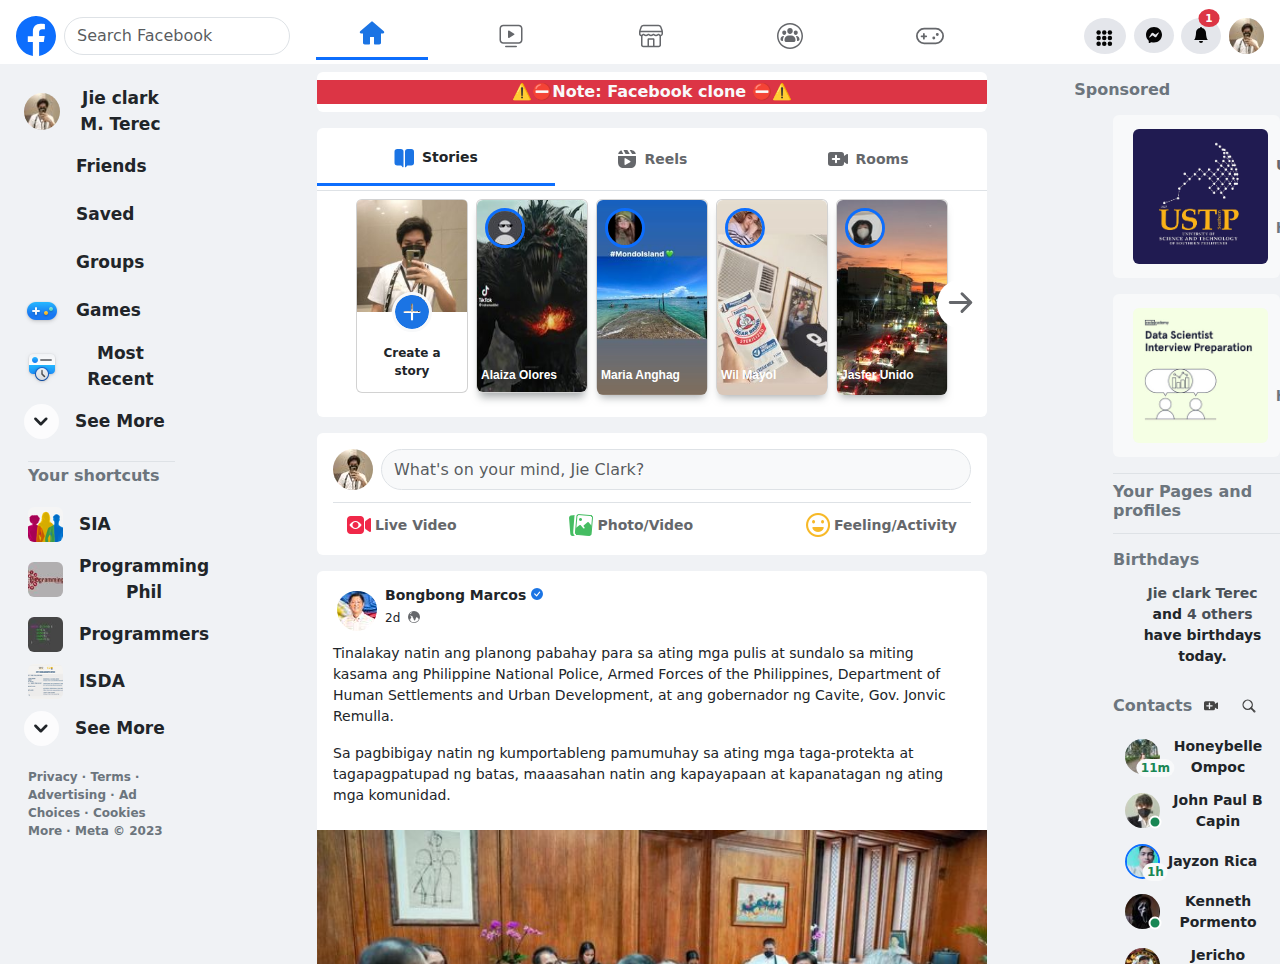
==== index.html @ dfa23022 "changes on imgs, messages" ====
<!DOCTYPE html>
<html lang="en">
  <head>
    <meta charset="UTF-8" />
    <meta http-equiv="X-UA-Compatible" content="IE=edge" />
    <meta name="viewport" content="width=device-width, initial-scale=1.0" />

    <title>Facebook</title>
    <!-- JQUERY -->
    <script src="https://ajax.googleapis.com/ajax/libs/jquery/3.3.1/jquery.min.js"></script>
    <!-- BOOTSTRAP LIBRARY -->
    <link
      rel="stylesheet"
      href="https://cdn.jsdelivr.net/npm/bootstrap@5.3.0-alpha1/dist/css/bootstrap.min.css"
    />
    <!-- GOOGLE FONTS - POPPINS -->
    <link rel="preconnect" href="https://fonts.googleapis.com" />
    <link rel="preconnect" href="https://fonts.gstatic.com" crossorigin />
    <link
      href="https://fonts.googleapis.com/css2?family=Poppins:wght@500&display=swap"
      rel="stylesheet"
    />
    <!-- EXTERNAL CSS -->
    <link rel="stylesheet" href="style.css" />
    <!-- FACEBOOK HEAD ICON -->
    <link rel="icon" href="assets/imgs/head icon/facebook icon.png" />
  </head>
  <!-- add overflow-hidden to body -->
  <body class="position-relative">
    <header>
      <!-- MAIN NAVIGATION -->
      <nav class="nav navbar pb-0">
        <ul class="nav navbar flex-grow-2 d-flex">
          <!-- FACEBOOK ICON -->
          <li>
            <a href="https://www.facebook.com/Jie.clark18">
              <svg
                xmlns="http://www.w3.org/2000/svg"
                width="40"
                fill="currentColor"
                class="bi bi-facebook ms-3"
                viewBox="0 0 16 16"
              >
                <path
                  d="M16 8.049c0-4.446-3.582-8.05-8-8.05C3.58 0-.002 3.603-.002 8.05c0 4.017 2.926 7.347 6.75 7.951v-5.625h-2.03V8.05H6.75V6.275c0-2.017 1.195-3.131 3.022-3.131.876 0 1.791.157 1.791.157v1.98h-1.009c-.993 0-1.303.621-1.303 1.258v1.51h2.218l-.354 2.326H9.25V16c3.824-.604 6.75-3.934 6.75-7.951z"
                />
              </svg>
            </a>
          </li>
          <!-- SEARCH FORM  -->
          <li>
            <button
              class="btn border-0 rounded-circle btn-secondary pb-2 ms-2 d-md-none"
            >
              <svg
                fill="#050505"
                viewBox="0 0 16 16"
                width="1em"
                height="1em"
                class=""
              >
                <g fill-rule="evenodd" transform="translate(-448 -544)">
                  <g fill-rule="nonzero">
                    <path
                      d="M10.743 2.257a6 6 0 1 1-8.485 8.486 6 6 0 0 1 8.485-8.486zm-1.06 1.06a4.5 4.5 0 1 0-6.365 6.364 4.5 4.5 0 0 0 6.364-6.363z"
                      transform="translate(448 544)"
                    ></path>
                    <path
                      d="M10.39 8.75a2.94 2.94 0 0 0-.199.432c-.155.417-.23.849-.172 1.284.055.415.232.794.54 1.103a.75.75 0 0 0 1.112-1.004l-.051-.057a.39.39 0 0 1-.114-.24c-.021-.155.014-.356.09-.563.031-.081.06-.145.08-.182l.012-.022a.75.75 0 1 0-1.299-.752z"
                      transform="translate(448 544)"
                    ></path>
                    <path
                      d="M9.557 11.659c.038-.018.09-.04.15-.064.207-.077.408-.112.562-.092.08.01.143.034.198.077l.041.036a.75.75 0 0 0 1.06-1.06 1.881 1.881 0 0 0-1.103-.54c-.435-.058-.867.018-1.284.175-.189.07-.336.143-.433.2a.75.75 0 0 0 .624 1.356l.066-.027.12-.061z"
                      transform="translate(448 544)"
                    ></path>
                    <path
                      d="m13.463 15.142-.04-.044-3.574-4.192c-.599-.703.355-1.656 1.058-1.057l4.191 3.574.044.04c.058.059.122.137.182.24.249.425.249.96-.154 1.41l-.057.057c-.45.403-.986.403-1.411.154a1.182 1.182 0 0 1-.24-.182zm.617-.616.444-.444a.31.31 0 0 0-.063-.052c-.093-.055-.263-.055-.35.024l.208.232.207-.206.006.007-.22.257-.026-.024.033-.034.025.027-.257.22-.007-.007zm-.027-.415c-.078.088-.078.257-.023.35a.31.31 0 0 0 .051.063l.205-.204-.233-.209z"
                      transform="translate(448 544)"
                    ></path>
                  </g>
                </g>
              </svg>
            </button>
            <form
              class="d-flex d-sm-none d-md-flex d-none d-md-flex"
              role="search"
            >
              <input
                class="form-control ms-2"
                type="search"
                placeholder="Search Facebook"
                aria-label="Search"
              />
            </form>
          </li>
          <!-- GROUP BUTTON - HOME, VIDEOS, MARKET, GROUPS, GAMES -->
        </ul>
        <ul
          class="container list-unstyled d-flex btn-group mb-0 justify-content-between px-0 d-md-none d-none d-xl-flex"
        >
          <!-- HOME ICON -->
          <li>
            <div
              class="border-3 border-bottom border-primary border-top-0 border-end-0 border-start-0 pb-1"
            >
              <a href="#" class="btn px-2 border-0" data-title="Home">
                <svg viewBox="0 0 28 28" fill="#1b74e4" height="28" width="28">
                  <path
                    d="M25.825 12.29C25.824 12.289 25.823 12.288 25.821 12.286L15.027 2.937C14.752 2.675 14.392 2.527 13.989 2.521 13.608 2.527 13.248 2.675 13.001 2.912L2.175 12.29C1.756 12.658 1.629 13.245 1.868 13.759 2.079 14.215 2.567 14.479 3.069 14.479L5 14.479 5 23.729C5 24.695 5.784 25.479 6.75 25.479L11 25.479C11.552 25.479 12 25.031 12 24.479L12 18.309C12 18.126 12.148 17.979 12.33 17.979L15.67 17.979C15.852 17.979 16 18.126 16 18.309L16 24.479C16 25.031 16.448 25.479 17 25.479L21.25 25.479C22.217 25.479 23 24.695 23 23.729L23 14.479 24.931 14.479C25.433 14.479 25.921 14.215 26.132 13.759 26.371 13.245 26.244 12.658 25.825 12.29"
                  ></path>
                </svg>
              </a>
            </div>
          </li>
          <!-- VIDEOS ICON -->
          <li>
            <a href="#" class="btn px-2 border-0" data-title="Watch">
              <svg viewBox="0 0 28 28" fill="#65676b" height="28" width="28">
                <path
                  d="M8.75 25.25C8.336 25.25 8 24.914 8 24.5 8 24.086 8.336 23.75 8.75 23.75L19.25 23.75C19.664 23.75 20 24.086 20 24.5 20 24.914 19.664 25.25 19.25 25.25L8.75 25.25ZM17.163 12.846 12.055 15.923C11.591 16.202 11 15.869 11 15.327L11 9.172C11 8.631 11.591 8.297 12.055 8.576L17.163 11.654C17.612 11.924 17.612 12.575 17.163 12.846ZM21.75 20.25C22.992 20.25 24 19.242 24 18L24 6.5C24 5.258 22.992 4.25 21.75 4.25L6.25 4.25C5.008 4.25 4 5.258 4 6.5L4 18C4 19.242 5.008 20.25 6.25 20.25L21.75 20.25ZM21.75 21.75 6.25 21.75C4.179 21.75 2.5 20.071 2.5 18L2.5 6.5C2.5 4.429 4.179 2.75 6.25 2.75L21.75 2.75C23.821 2.75 25.5 4.429 25.5 6.5L25.5 18C25.5 20.071 23.821 21.75 21.75 21.75Z"
                ></path>
              </svg>
            </a>
          </li>
          <!-- MARKET ICON -->
          <li>
            <a href="#" class="btn px-2 border-0" data-title="Market">
              <svg viewBox="0 0 28 28" fill="#65676b" height="28">
                <path
                  d="M17.5 23.75 21.75 23.75C22.164 23.75 22.5 23.414 22.5 23L22.5 14 22.531 14C22.364 13.917 22.206 13.815 22.061 13.694L21.66 13.359C21.567 13.283 21.433 13.283 21.34 13.36L21.176 13.497C20.591 13.983 19.855 14.25 19.095 14.25L18.869 14.25C18.114 14.25 17.382 13.987 16.8 13.506L16.616 13.354C16.523 13.278 16.39 13.278 16.298 13.354L16.113 13.507C15.53 13.987 14.798 14.25 14.044 14.25L13.907 14.25C13.162 14.25 12.439 13.994 11.861 13.525L11.645 13.35C11.552 13.275 11.419 13.276 11.328 13.352L11.155 13.497C10.57 13.984 9.834 14.25 9.074 14.25L8.896 14.25C8.143 14.25 7.414 13.989 6.832 13.511L6.638 13.351C6.545 13.275 6.413 13.275 6.32 13.351L5.849 13.739C5.726 13.84 5.592 13.928 5.452 14L5.5 14 5.5 23C5.5 23.414 5.836 23.75 6.25 23.75L10.5 23.75 10.5 17.5C10.5 16.81 11.06 16.25 11.75 16.25L16.25 16.25C16.94 16.25 17.5 16.81 17.5 17.5L17.5 23.75ZM3.673 8.75 24.327 8.75C24.3 8.66 24.271 8.571 24.238 8.483L23.087 5.355C22.823 4.688 22.178 4.25 21.461 4.25L6.54 4.25C5.822 4.25 5.177 4.688 4.919 5.338L3.762 8.483C3.729 8.571 3.7 8.66 3.673 8.75ZM24.5 10.25 3.5 10.25 3.5 12C3.5 12.414 3.836 12.75 4.25 12.75L4.421 12.75C4.595 12.75 4.763 12.69 4.897 12.58L5.368 12.193C6.013 11.662 6.945 11.662 7.59 12.193L7.784 12.352C8.097 12.609 8.49 12.75 8.896 12.75L9.074 12.75C9.483 12.75 9.88 12.607 10.194 12.345L10.368 12.2C11.01 11.665 11.941 11.659 12.589 12.185L12.805 12.359C13.117 12.612 13.506 12.75 13.907 12.75L14.044 12.75C14.45 12.75 14.844 12.608 15.158 12.35L15.343 12.197C15.989 11.663 16.924 11.663 17.571 12.197L17.755 12.35C18.068 12.608 18.462 12.75 18.869 12.75L19.095 12.75C19.504 12.75 19.901 12.606 20.216 12.344L20.38 12.208C21.028 11.666 21.972 11.666 22.62 12.207L23.022 12.542C23.183 12.676 23.387 12.75 23.598 12.75 24.097 12.75 24.5 12.347 24.5 11.85L24.5 10.25ZM24 14.217 24 23C24 24.243 22.993 25.25 21.75 25.25L6.25 25.25C5.007 25.25 4 24.243 4 23L4 14.236C2.875 14.112 2 13.158 2 12L2 9.951C2 9.272 2.12 8.6 2.354 7.964L3.518 4.802C4.01 3.563 5.207 2.75 6.54 2.75L21.461 2.75C22.793 2.75 23.99 3.563 24.488 4.819L25.646 7.964C25.88 8.6 26 9.272 26 9.951L26 11.85C26 13.039 25.135 14.026 24 14.217ZM16 23.75 16 17.75 12 17.75 12 23.75 16 23.75Z"
                ></path>
              </svg>
            </a>
          </li>
          <!-- GROUPS ICON -->
          <li>
            <a href="#" class="btn px-2 border-0" data-title="Groups">
              <svg viewBox="0 0 28 28" fill="#65676b" height="28" width="28">
                <path
                  d="M25.5 14C25.5 7.649 20.351 2.5 14 2.5 7.649 2.5 2.5 7.649 2.5 14 2.5 20.351 7.649 25.5 14 25.5 20.351 25.5 25.5 20.351 25.5 14ZM27 14C27 21.18 21.18 27 14 27 6.82 27 1 21.18 1 14 1 6.82 6.82 1 14 1 21.18 1 27 6.82 27 14ZM7.479 14 7.631 14C7.933 14 8.102 14.338 7.934 14.591 7.334 15.491 6.983 16.568 6.983 17.724L6.983 18.221C6.983 18.342 6.99 18.461 7.004 18.578 7.03 18.802 6.862 19 6.637 19L6.123 19C5.228 19 4.5 18.25 4.5 17.327 4.5 15.492 5.727 14 7.479 14ZM20.521 14C22.274 14 23.5 15.492 23.5 17.327 23.5 18.25 22.772 19 21.878 19L21.364 19C21.139 19 20.97 18.802 20.997 18.578 21.01 18.461 21.017 18.342 21.017 18.221L21.017 17.724C21.017 16.568 20.667 15.491 20.067 14.591 19.899 14.338 20.067 14 20.369 14L20.521 14ZM8.25 13C7.147 13 6.25 11.991 6.25 10.75 6.25 9.384 7.035 8.5 8.25 8.5 9.465 8.5 10.25 9.384 10.25 10.75 10.25 11.991 9.353 13 8.25 13ZM19.75 13C18.647 13 17.75 11.991 17.75 10.75 17.75 9.384 18.535 8.5 19.75 8.5 20.965 8.5 21.75 9.384 21.75 10.75 21.75 11.991 20.853 13 19.75 13ZM15.172 13.5C17.558 13.5 19.5 15.395 19.5 17.724L19.5 18.221C19.5 19.202 18.683 20 17.677 20L10.323 20C9.317 20 8.5 19.202 8.5 18.221L8.5 17.724C8.5 15.395 10.441 13.5 12.828 13.5L15.172 13.5ZM16.75 9C16.75 10.655 15.517 12 14 12 12.484 12 11.25 10.655 11.25 9 11.25 7.15 12.304 6 14 6 15.697 6 16.75 7.15 16.75 9Z"
                ></path>
              </svg>
            </a>
          </li>
          <!-- GAMES ICON -->
          <li>
            <a href="#" class="btn px-2 border-0" data-title="Games">
              <svg fill="#65676b" viewBox="0 0 24 24" width="28">
                <g fill-rule="evenodd" transform="translate(-444 -204)">
                  <g>
                    <path
                      fill-rule="nonzero"
                      d="M98.5 5.75v4a.75.75 0 1 0 1.5 0v-4a.75.75 0 1 0-1.5 0z"
                      transform="translate(351.5 208.5)"
                    ></path>
                    <path
                      fill-rule="nonzero"
                      d="M97.25 8.5h4a.75.75 0 1 0 0-1.5h-4a.75.75 0 1 0 0 1.5z"
                      transform="translate(351.5 208.5)"
                    ></path>
                    <path
                      fill-rule="nonzero"
                      d="M109.5 14.5h-10a7 7 0 0 1 0-14h10a7 7 0 0 1 0 14zm0-1.5a5.5 5.5 0 0 0 0-11h-10a5.5 5.5 0 0 0 0 11h10z"
                      transform="translate(351.5 208.5)"
                    ></path>
                    <path
                      d="M109 9.25a1.25 1.25 0 1 1-2.5 0 1.25 1.25 0 0 1 2.5 0m3-3a1.25 1.25 0 1 1-2.5 0 1.25 1.25 0 0 1 2.5 0"
                      transform="translate(351.5 208.5)"
                    ></path>
                  </g>
                </g>
              </svg>
            </a>
          </li>
        </ul>
        <!-- LEFT SIDE TOP NAVIGATION -->
        <div class="me-5 d-none d-md-flex"></div>
        <div class="btn-group gap-2">
          <!-- MENU  (Mobile) -->
          <button
            class="btn border-0 rounded-circle btn-secondary pb-2 d-md-none"
          >
            <svg
              fill="#050505"
              viewBox="0 0 20 20"
              width="1em"
              height="1em"
              class=""
            >
              <g fill-rule="evenodd" transform="translate(-446 -350)">
                <g fill-rule="nonzero">
                  <path
                    d="M95 201.5h13a1 1 0 1 0 0-2H95a1 1 0 1 0 0 2z"
                    transform="translate(354.5 159.5)"
                  ></path>
                  <path
                    d="M102.5 207v-13a1 1 0 1 0-2 0v13a1 1 0 1 0 2 0z"
                    transform="translate(354.5 159.5)"
                  ></path>
                </g>
              </g>
            </svg>
          </button>
          <!-- MENU -->
          <button
            type="button"
            class="btn border-0 rounded-circle btn-secondary d-sm-none d-md-none d-none d-lg-flex"
            data-title="Menu"
          >
            <svg fill="#050505" viewBox="0 -10 48 53" width="18">
              <circle cx="7" cy="7" r="6"></circle>
              <circle cx="22" cy="7" r="6"></circle>
              <circle cx="37" cy="7" r="6"></circle>
              <circle cx="7" cy="22" r="6"></circle>
              <circle cx="22" cy="22" r="6"></circle>
              <circle cx="37" cy="22" r="6"></circle>
              <circle cx="7" cy="37" r="6"></circle>
              <circle cx="22" cy="37" r="6"></circle>
              <circle cx="37" cy="37" r="6"></circle>
            </svg>
          </button>
          <!-- MESSENGER -->
          <div class="dropdown">
            <button
              type="button"
              class="btn border-0 rounded-circle btn-secondary pb-2"
              data-title="Messenger"
              data-bs-toggle="dropdown"
              aria-expanded="false"
              type="button"
            >
              <svg
                xmlns="http://www.w3.org/2000/svg"
                width="16"
                fill="#050505"
                class="bi bi-messenger"
                viewBox="0 0 16 16"
              >
                <path
                  d="M0 7.76C0 3.301 3.493 0 8 0s8 3.301 8 7.76-3.493 7.76-8 7.76c-.81 0-1.586-.107-2.316-.307a.639.639 0 0 0-.427.03l-1.588.702a.64.64 0 0 1-.898-.566l-.044-1.423a.639.639 0 0 0-.215-.456C.956 12.108 0 10.092 0 7.76zm5.546-1.459-2.35 3.728c-.225.358.214.761.551.506l2.525-1.916a.48.48 0 0 1 .578-.002l1.869 1.402a1.2 1.2 0 0 0 1.735-.32l2.35-3.728c.226-.358-.214-.761-.551-.506L9.728 7.381a.48.48 0 0 1-.578.002L7.281 5.98a1.2 1.2 0 0 0-1.735.32z"
                />
              </svg>
            </button>
            <!-- DROP DOWN MESSENGER -->
            <div class="dropdown-menu">
              <div
                class="position-absolute top-0 end-0 callout-width callout-messenger me-3 rounded-2"
                style="background-color: #ffffff"
              >
                <ul class="p-3 list-unstyled">
                  <li
                    class="d-flex justify-content-between align-items-center mb-4"
                  >
                    <p class="mb-0 display-2 fw-semibold ms-1">Chats</p>
                    <div class="d-flex align-items-center">
                      <button class="btn border-0">
                        <svg
                          xmlns="http://www.w3.org/2000/svg"
                          width="16"
                          height="16"
                          fill="#65676b"
                          class="bi bi-three-dots"
                          viewBox="0 0 16 16"
                        >
                          <path
                            d="M3 9.5a1.5 1.5 0 1 1 0-3 1.5 1.5 0 0 1 0 3zm5 0a1.5 1.5 0 1 1 0-3 1.5 1.5 0 0 1 0 3zm5 0a1.5 1.5 0 1 1 0-3 1.5 1.5 0 0 1 0 3z"
                          />
                        </svg>
                      </button>
                      <button class="btn border-0">
                        <svg
                          xmlns="http://www.w3.org/2000/svg"
                          width="16"
                          height="16"
                          fill="#65676b"
                          class="bi bi-arrows-fullscreen"
                          viewBox="0 0 16 16"
                        >
                          <path
                            fill-rule="evenodd"
                            d="M5.828 10.172a.5.5 0 0 0-.707 0l-4.096 4.096V11.5a.5.5 0 0 0-1 0v3.975a.5.5 0 0 0 .5.5H4.5a.5.5 0 0 0 0-1H1.732l4.096-4.096a.5.5 0 0 0 0-.707zm4.344 0a.5.5 0 0 1 .707 0l4.096 4.096V11.5a.5.5 0 1 1 1 0v3.975a.5.5 0 0 1-.5.5H11.5a.5.5 0 0 1 0-1h2.768l-4.096-4.096a.5.5 0 0 1 0-.707zm0-4.344a.5.5 0 0 0 .707 0l4.096-4.096V4.5a.5.5 0 1 0 1 0V.525a.5.5 0 0 0-.5-.5H11.5a.5.5 0 0 0 0 1h2.768l-4.096 4.096a.5.5 0 0 0 0 .707zm-4.344 0a.5.5 0 0 1-.707 0L1.025 1.732V4.5a.5.5 0 0 1-1 0V.525a.5.5 0 0 1 .5-.5H4.5a.5.5 0 0 1 0 1H1.732l4.096 4.096a.5.5 0 0 1 0 .707z"
                          />
                        </svg>
                      </button>
                      <button class="btn border-0">
                        <svg
                          fill="#65676b"
                          viewBox="0 0 20 20"
                          width="20"
                          class="me-2"
                        >
                          <g
                            fill-rule="evenodd"
                            transform="translate(-446 -350)"
                          >
                            <path
                              d="M457.25 361H455v2.25a1 1 0 0 1-2 0V361h-2.25a1 1 0 0 1 0-2H453v-2.25a1 1 0 0 1 2 0V359h2.25a1 1 0 0 1 0 2m8.241-5.889a.962.962 0 0 0-.998.063L462 356.938v-1.188a2.754 2.754 0 0 0-2.75-2.75h-10.5a2.754 2.754 0 0 0-2.75 2.75v8.5a2.754 2.754 0 0 0 2.75 2.75h10.5a2.754 2.754 0 0 0 2.75-2.75v-1.188l2.503 1.77a.953.953 0 0 0 .988.057.95.95 0 0 0 .509-.841v-8.096a.95.95 0 0 0-.509-.841"
                            ></path>
                          </g>
                        </svg>
                      </button>
                      <button class="btn border-0">
                        <svg
                          xmlns="http://www.w3.org/2000/svg"
                          width="16"
                          height="16"
                          fill="#65676b"
                          class="bi bi-pencil-square"
                          viewBox="0 0 16 16"
                        >
                          <path
                            d="M15.502 1.94a.5.5 0 0 1 0 .706L14.459 3.69l-2-2L13.502.646a.5.5 0 0 1 .707 0l1.293 1.293zm-1.75 2.456-2-2L4.939 9.21a.5.5 0 0 0-.121.196l-.805 2.414a.25.25 0 0 0 .316.316l2.414-.805a.5.5 0 0 0 .196-.12l6.813-6.814z"
                          />
                          <path
                            fill-rule="evenodd"
                            d="M1 13.5A1.5 1.5 0 0 0 2.5 15h11a1.5 1.5 0 0 0 1.5-1.5v-6a.5.5 0 0 0-1 0v6a.5.5 0 0 1-.5.5h-11a.5.5 0 0 1-.5-.5v-11a.5.5 0 0 1 .5-.5H9a.5.5 0 0 0 0-1H2.5A1.5 1.5 0 0 0 1 2.5v11z"
                          />
                        </svg>
                      </button>
                    </div>
                  </li>
                  <li class="d-flex mt-2 ms-1 mb-3">
                    <button class="btn text-dark rounded-5 bg-warning">
                      Inbox
                    </button>
                    <button class="btn text-dark rounded-5">Communities</button>
                  </li>
                  <li>
                    <!-- PEOPLE (BUTTONS) -->
                    <ol
                      class="list-unstyled callout-scroll"
                      style="height: 500px"
                    >
                      <li>
                        <button class="btn w-100">
                          <div class="d-flex align-items-center">
                            <img
                              src="assets/imgs/messenger/marlon.jpg"
                              alt="person 1"
                              class="rounded-circle"
                              width="50"
                              height="50"
                            />
                            <ul class="list-unstyled ms-2">
                              <li>
                                <p class="mb-0 text-dark text-start">
                                  Marlon Mario Tumamak
                                </p>
                              </li>
                              <li class="d-flex gap-1">
                                <p class="mb-0 fs-1">
                                  You: lon pahulama ko 1 million
                                </p>
                                <span class="text-secondary fs-1"
                                  >&sdot; 7h</span
                                >
                              </li>
                            </ul>
                          </div>
                        </button>
                      </li>
                      <li>
                        <button class="btn w-100">
                          <div class="d-flex align-items-center">
                            <img
                              src="assets/imgs/messenger/p10.jpg"
                              alt="person 1"
                              class="rounded-circle"
                              width="50"
                              height="50"
                            />
                            <ul class="list-unstyled ms-2">
                              <li>
                                <p class="mb-0 text-dark text-start">
                                  Jie clark M. Terec
                                </p>
                              </li>
                              <li class="d-flex gap-1">
                                <p class="mb-0 fs-1">You: secret</p>
                                <span class="text-secondary fs-1"
                                  >&sdot; 18m</span
                                >
                              </li>
                            </ul>
                          </div>
                        </button>
                      </li>
                      <li>
                        <button class="btn w-100">
                          <div class="d-flex align-items-center">
                            <img
                              src="assets/imgs/messenger/p2.jpg"
                              alt="person 1"
                              class="rounded-circle"
                              width="50"
                              height="50"
                            />
                            <ul class="list-unstyled ms-2">
                              <li>
                                <p class="mb-0 text-dark text-start">
                                  BudoKapeOgPan ☕🥖
                                </p>
                              </li>
                              <li class="d-flex gap-1">
                                <p class="mb-0 fs-1 text-info fw-bold">
                                  Salamat sa brief do 💖
                                </p>
                                <span class="text-secondary fs-1"
                                  >&sdot; 52m</span
                                >
                              </li>
                            </ul>
                          </div>
                        </button>
                      </li>
                      <li>
                        <button class="btn w-100">
                          <div class="d-flex align-items-center">
                            <img
                              src="assets/imgs/messenger/p3.png"
                              alt="person 1"
                              class="rounded-circle"
                              width="50"
                              height="50"
                            />
                            <ul class="list-unstyled ms-2">
                              <li>
                                <p class="mb-0 text-dark text-start">
                                  Arporrrr 2023
                                </p>
                              </li>
                              <li class="d-flex gap-1">
                                <p class="mb-0 fs-1 text-secondary">
                                  Anonymous: Walay klase
                                </p>
                                <span class="text-secondary fs-1"
                                  >&sdot; 3h</span
                                >
                              </li>
                            </ul>
                          </div>
                        </button>
                      </li>
                      <li>
                        <button class="btn w-100">
                          <div class="d-flex align-items-center">
                            <img
                              src="assets/imgs/messenger/p5.png"
                              alt="person 1"
                              class="rounded-circle"
                              width="50"
                              height="50"
                            />
                            <ul
                              class="list-unstyled ms-2 justify-content-start"
                            >
                              <li>
                                <p class="mb-0 text-dark text-start">
                                  Jason Abbu
                                </p>
                              </li>
                              <li class="d-flex gap-1">
                                <p class="mb-0 fs-1 text-info fw-bold">
                                  Gwapo kaayo si sir bay
                                </p>
                                <span class="text-secondary fs-1"
                                  >&sdot; 1h</span
                                >
                              </li>
                            </ul>
                          </div>
                        </button>
                      </li>
                      <li>
                        <button class="btn w-100">
                          <div class="d-flex align-items-center">
                            <img
                              src="assets/imgs/messenger/p4.png"
                              alt="person 1"
                              class="rounded-circle"
                              width="50"
                              height="50"
                            />
                            <ul class="list-unstyled ms-2">
                              <li>
                                <p class="mb-0 text-dark text-start">
                                  Seha gani
                                </p>
                              </li>
                              <li class="d-flex gap-1">
                                <p class="mb-0 fs-1 text-info fw-bold">
                                  ni reply na si crush
                                </p>
                                <span class="text-secondary fs-1"
                                  >&sdot; 2m</span
                                >
                              </li>
                            </ul>
                          </div>
                        </button>
                      </li>
                      <li>
                        <button class="btn w-100">
                          <div class="d-flex align-items-center">
                            <img
                              src="assets/imgs/messenger/p6.jpg"
                              alt="person 1"
                              class="rounded-circle"
                              width="50"
                              height="50"
                            />
                            <ul class="list-unstyled ms-2">
                              <li>
                                <p class="mb-0 text-dark text-start">
                                  Billionaires
                                </p>
                              </li>
                              <li class="d-flex gap-1">
                                <p class="mb-0 fs-1 text-secondary">
                                  Bill Gates: Money money
                                </p>
                                <span class="text-secondary fs-1"
                                  >&sdot; 12h</span
                                >
                              </li>
                            </ul>
                          </div>
                        </button>
                      </li>
                      <li>
                        <button class="btn w-100">
                          <div class="d-flex align-items-center">
                            <img
                              src="assets/imgs/messenger/p7.jpg"
                              alt="person 1"
                              class="rounded-circle"
                              width="50"
                              height="50"
                            />
                            <ul class="list-unstyled ms-2">
                              <li>
                                <p class="mb-0 text-dark">Mark Zuckerberg</p>
                              </li>
                              <li class="d-flex gap-1">
                                <p class="mb-0 fs-1 text-info fw-bold">
                                  gwapo ko?
                                </p>
                                <span class="text-secondary fs-1"
                                  >&sdot; 30m</span
                                >
                              </li>
                            </ul>
                          </div>
                        </button>
                      </li>
                      <li>
                        <button class="btn w-100">
                          <div class="d-flex align-items-center">
                            <img
                              src="assets/imgs/messenger/p8.jpg"
                              alt="person 1"
                              class="rounded-circle"
                              width="50"
                              height="50"
                            />
                            <ul class="list-unstyled ms-2">
                              <li>
                                <p class="mb-0 text-dark text-start">
                                  Jayce Lago Tabobo
                                </p>
                              </li>
                              <li class="d-flex gap-1">
                                <p class="mb-0 fs-1">
                                  You: Kalibangon ko jayce
                                </p>
                                <span class="text-secondary fs-1"
                                  >&sdot; 5m</span
                                >
                              </li>
                            </ul>
                          </div>
                        </button>
                      </li>
                      <li>
                        <button class="btn w-100">
                          <div class="d-flex align-items-center">
                            <img
                              src="assets/imgs/messenger/p9.jpg"
                              alt="person 1"
                              class="rounded-circle"
                              width="50"
                              height="50"
                            />
                            <ul class="list-unstyled ms-2">
                              <li>
                                <p class="mb-0 text-dark text-start">
                                  Jerald Timbang
                                </p>
                              </li>
                              <li class="d-flex gap-1">
                                <p class="mb-0 fs-1 text-info fw-bold">
                                  Absent sako 1 year
                                </p>
                                <span class="text-secondary fs-1"
                                  >&sdot; 24m</span
                                >
                              </li>
                            </ul>
                          </div>
                        </button>
                      </li>
                      <li>
                        <button class="btn w-100">
                          <div class="d-flex align-items-center">
                            <img
                              src="assets/imgs/messenger/p9.jpg"
                              alt="person 1"
                              class="rounded-circle"
                              width="50"
                              height="50"
                            />
                            <ul class="list-unstyled ms-2">
                              <li>
                                <p class="mb-0 text-dark text-start">
                                  Jerald Timbang
                                </p>
                              </li>
                              <li class="d-flex gap-1">
                                <p class="mb-0 fs-1 text-info fw-bold">
                                  Absent sako 1 year
                                </p>
                                <span class="text-secondary fs-1"
                                  >&sdot; 24m</span
                                >
                              </li>
                            </ul>
                          </div>
                        </button>
                      </li>
                      <li>
                        <button class="btn w-100">
                          <div class="d-flex align-items-center">
                            <img
                              src="assets/imgs/messenger/p9.jpg"
                              alt="person 1"
                              class="rounded-circle"
                              width="50"
                              height="50"
                            />
                            <ul class="list-unstyled ms-2">
                              <li>
                                <p class="mb-0 text-dark text-start">
                                  Jerald Timbang
                                </p>
                              </li>
                              <li class="d-flex gap-1">
                                <p class="mb-0 fs-1 text-info fw-bold">
                                  Absent sako 1 year
                                </p>
                                <span class="text-secondary fs-1"
                                  >&sdot; 24m</span
                                >
                              </li>
                            </ul>
                          </div>
                        </button>
                      </li>
                      <li>
                        <button class="btn w-100">
                          <div class="d-flex align-items-center">
                            <img
                              src="assets/imgs/messenger/p9.jpg"
                              alt="person 1"
                              class="rounded-circle"
                              width="50"
                              height="50"
                            />
                            <ul class="list-unstyled ms-2">
                              <li>
                                <p class="mb-0 text-dark text-start">
                                  Jerald Timbang
                                </p>
                              </li>
                              <li class="d-flex gap-1">
                                <p class="mb-0 fs-1 text-info fw-bold">
                                  Absent sako 1 year
                                </p>
                                <span class="text-secondary fs-1"
                                  >&sdot; 24m</span
                                >
                              </li>
                            </ul>
                          </div>
                        </button>
                      </li>
                      <li>
                        <button class="btn w-100">
                          <div class="d-flex align-items-center">
                            <img
                              src="assets/imgs/messenger/p9.jpg"
                              alt="person 1"
                              class="rounded-circle"
                              width="50"
                              height="50"
                            />
                            <ul class="list-unstyled ms-2">
                              <li>
                                <p class="mb-0 text-dark text-start">
                                  Jerald Timbang
                                </p>
                              </li>
                              <li class="d-flex gap-1">
                                <p class="mb-0 fs-1 text-info fw-bold">
                                  Absent sako 1 year
                                </p>
                                <span class="text-secondary fs-1"
                                  >&sdot; 24m</span
                                >
                              </li>
                            </ul>
                          </div>
                        </button>
                      </li>
                      <li>
                        <button class="btn w-100">
                          <div class="d-flex align-items-center">
                            <img
                              src="assets/imgs/messenger/p9.jpg"
                              alt="person 1"
                              class="rounded-circle"
                              width="50"
                              height="50"
                            />
                            <ul class="list-unstyled ms-2">
                              <li>
                                <p class="mb-0 text-dark text-start">
                                  Jerald Timbang
                                </p>
                              </li>
                              <li class="d-flex gap-1">
                                <p class="mb-0 fs-1 text-info fw-bold">
                                  Absent sako 1 year
                                </p>
                                <span class="text-secondary fs-1"
                                  >&sdot; 24m</span
                                >
                              </li>
                            </ul>
                          </div>
                        </button>
                      </li>
                      <li>
                        <button class="btn w-100">
                          <div class="d-flex align-items-center">
                            <img
                              src="assets/imgs/messenger/p9.jpg"
                              alt="person 1"
                              class="rounded-circle"
                              width="50"
                              height="50"
                            />
                            <ul class="list-unstyled ms-2">
                              <li>
                                <p class="mb-0 text-dark text-start">
                                  Jerald Timbang
                                </p>
                              </li>
                              <li class="d-flex gap-1">
                                <p class="mb-0 fs-1 text-info fw-bold">
                                  Absent sako 1 year
                                </p>
                                <span class="text-secondary fs-1"
                                  >&sdot; 24m</span
                                >
                              </li>
                            </ul>
                          </div>
                        </button>
                      </li>
                      <li>
                        <button class="btn w-100">
                          <div class="d-flex align-items-center">
                            <img
                              src="assets/imgs/messenger/p9.jpg"
                              alt="person 1"
                              class="rounded-circle"
                              width="50"
                              height="50"
                            />
                            <ul class="list-unstyled ms-2">
                              <li>
                                <p class="mb-0 text-dark text-start">
                                  Jerald Timbang
                                </p>
                              </li>
                              <li class="d-flex gap-1">
                                <p class="mb-0 fs-1 text-info fw-bold">
                                  Absent sako 1 year
                                </p>
                                <span class="text-secondary fs-1"
                                  >&sdot; 24m</span
                                >
                              </li>
                            </ul>
                          </div>
                        </button>
                      </li>
                      <li>
                        <button class="btn w-100">
                          <div class="d-flex align-items-center">
                            <img
                              src="assets/imgs/messenger/p9.jpg"
                              alt="person 1"
                              class="rounded-circle"
                              width="50"
                              height="50"
                            />
                            <ul class="list-unstyled ms-2">
                              <li>
                                <p class="mb-0 text-dark text-start">
                                  Jerald Timbang
                                </p>
                              </li>
                              <li class="d-flex gap-1">
                                <p class="mb-0 fs-1 text-info fw-bold">
                                  Absent sako 1 year
                                </p>
                                <span class="text-secondary fs-1"
                                  >&sdot; 24m</span
                                >
                              </li>
                            </ul>
                          </div>
                        </button>
                      </li>
                      <li>
                        <button class="btn w-100">
                          <div class="d-flex align-items-center">
                            <img
                              src="assets/imgs/messenger/p9.jpg"
                              alt="person 1"
                              class="rounded-circle"
                              width="50"
                              height="50"
                            />
                            <ul class="list-unstyled ms-2">
                              <li>
                                <p class="mb-0 text-dark text-start">
                                  Jerald Timbang
                                </p>
                              </li>
                              <li class="d-flex gap-1">
                                <p class="mb-0 fs-1 text-info fw-bold">
                                  Absent sako 1 year
                                </p>
                                <span class="text-secondary fs-1"
                                  >&sdot; 24m</span
                                >
                              </li>
                            </ul>
                          </div>
                        </button>
                      </li>
                      <li>
                        <button class="btn w-100">
                          <div class="d-flex align-items-center">
                            <img
                              src="assets/imgs/messenger/p9.jpg"
                              alt="person 1"
                              class="rounded-circle"
                              width="50"
                              height="50"
                            />
                            <ul class="list-unstyled ms-2">
                              <li>
                                <p class="mb-0 text-dark text-start">
                                  Jerald Timbang
                                </p>
                              </li>
                              <li class="d-flex gap-1">
                                <p class="mb-0 fs-1 text-info fw-bold">
                                  Absent sako 1 year
                                </p>
                                <span class="text-secondary fs-1"
                                  >&sdot; 24m</span
                                >
                              </li>
                            </ul>
                          </div>
                        </button>
                      </li>
                    </ol>
                  </li>
                </ul>
              </div>
            </div>
          </div>
          <!-- NOTIFICATION BUTTON -->
          <a
            href="#"
            class="btn border-0 rounded-circle btn-secondary pb-2 position-relative"
            data-title="Notification"
          >
            <svg
              xmlns="http://www.w3.org/2000/svg"
              width="16"
              fill="#050505"
              class="bi bi-bell-fill"
              viewBox="0 0 16 16"
            >
              <path
                d="M8 16a2 2 0 0 0 2-2H6a2 2 0 0 0 2 2zm.995-14.901a1 1 0 1 0-1.99 0A5.002 5.002 0 0 0 3 6c0 1.098-.5 6-2 7h14c-1.5-1-2-5.902-2-7 0-2.42-1.72-4.44-4.005-4.901z"
              />
            </svg>
            <span
              class="position-absolute top-0 end-30 translate-middle badge rounded-circle bg-danger"
            >
              1
              <span class="visually-hidden">unread messages</span>
            </span>
          </a>

          <a href="#" data-title="Account">
            <img
              src="assets/imgs/profile picture/profile.jpg"
              alt="user profile"
              class="rounded-5 me-3"
              width="35"
            />
          </a>
        </div>
      </nav>
    </header>
    <main class="row g-0">
      <aside
        class="col callout-scroll container-sm d-md-none d-none d-xl-block"
      >
        <ul class="list-unstyled w-75">
          <button
            class="btn mt-3 d-flex align-items-center gap-3 w-75 border-0"
          >
            <img
              src="assets/imgs/profile picture/profile.jpg"
              alt="my profile photo"
              class="rounded-circle"
              width="36"
            />
            <p class="mb-0 text-dark fs-3">Jie clark M. Terec</p>
          </button>
          <!-- FRIENDS -->
          <button class="btn d-flex align-items-center gap-3 w-75 border-0">
            <i
              data-visualcompletion="css-img"
              style="
                background-image: url('https://static.xx.fbcdn.net/rsrc.php/v3/yU/r/BHDNlEdwMgn.png?_nc_eui2=AeHL5qftsX5YyCEgwFLsa6iyfLDZqXVQ6A98sNmpdVDoD310Ew6dIdRcwoXmCL2UhIqgNxmZunpGSlZSyDYRF7jA');
                background-position: 0 -296px;
                background-size: auto;
                width: 36px;
                height: 36px;
                background-repeat: no-repeat;
                display: inline-block;
              "
            ></i>
            <p class="mb-0 text-dark fs-3">Friends</p>
          </button>
          <!-- SAVED -->
          <button class="btn d-flex align-items-center gap-3 w-75 border-0">
            <i
              data-visualcompletion="css-img"
              style="
                background-image: url('https://static.xx.fbcdn.net/rsrc.php/v3/yU/r/BHDNlEdwMgn.png?_nc_eui2=AeHL5qftsX5YyCEgwFLsa6iyfLDZqXVQ6A98sNmpdVDoD310Ew6dIdRcwoXmCL2UhIqgNxmZunpGSlZSyDYRF7jA');
                background-position: 0 -185px;
                background-size: auto;
                width: 36px;
                height: 36px;
                background-repeat: no-repeat;
                display: inline-block;
              "
            ></i>
            <p class="mb-0 text-dark fs-3">Saved</p>
          </button>
          <!-- GROUPS -->
          <button class="btn d-flex align-items-center gap-3 w-75 border-0">
            <i
              data-visualcompletion="css-img"
              style="
                background-image: url('https://static.xx.fbcdn.net/rsrc.php/v3/yU/r/BHDNlEdwMgn.png?_nc_eui2=AeHL5qftsX5YyCEgwFLsa6iyfLDZqXVQ6A98sNmpdVDoD310Ew6dIdRcwoXmCL2UhIqgNxmZunpGSlZSyDYRF7jA');
                background-position: 0 -74px;
                background-size: auto;
                width: 36px;
                height: 36px;
                background-repeat: no-repeat;
                display: inline-block;
              "
            ></i>
            <p class="mb-0 text-dark fs-3">Groups</p>
          </button>
          <!-- GAMES -->
          <button
            class="btn d-flex align-items-center text-dark gap-3 w-75 border-0"
          >
            <img
              src="assets/imgs/left-sidebar-imgs/games.png"
              alt="game icon"
              width="36"
              height="36"
            />
            <p class="mb-0 fs-3">Games</p>
          </button>
          <!-- MOST RECENT -->
          <button class="btn d-flex align-items-center gap-3 w-75 border-0">
            <img
              src="assets/imgs/left-sidebar-imgs/most recent.png"
              alt="recent icon"
              width="36"
              height="36"
            />
            <p class="mb-0 text-dark fs-3">Most Recent</p>
          </button>
          <!-- SEE MORE [COLLAPSING] -->
          <button
            class="btn d-flex align-items-center gap-3 text-dark fs-3 w-75 border-0"
            type="button"
            data-bs-toggle="collapse"
            data-bs-target="#seeMore"
            aria-expanded="false"
            aria-controls="collapseExample"
          >
            <svg
              fill="currentColor"
              viewBox="-1 -5 19 26"
              width="35"
              height="35"
              class="bg-light-subtle rounded-circle"
            >
              <g fill-rule="evenodd" transform="translate(-448 -544)">
                <path
                  fill-rule="nonzero"
                  d="M452.707 549.293a1 1 0 0 0-1.414 1.414l4 4a1 1 0 0 0 1.414 0l4-4a1 1 0 0 0-1.414-1.414L456 552.586l-3.293-3.293z"
                ></path>
              </g>
            </svg>
            See More
          </button>
        </ul>
        <!-- EXPANDED LEFT SIDEBAR -->
        <ul class="collapse list-unstyled w-75" id="seeMore">
          <!-- First child -->
          <li>
            <button
              class="btn px-5 d-flex align-items-center gap-3 w-75 border-0"
            >
              <img
                src="assets/imgs/left-sidebar-imgs/ads center.png"
                alt="recent icon"
                width="36"
                height="36"
              />
              <p class="mb-0 text-dark fs-3">Ads Center</p>
            </button>
            <button
              class="btn px-5 d-flex align-items-center gap-3 w-75 border-0"
            >
              <img
                src="assets/imgs/left-sidebar-imgs/ads manager.png"
                alt="recent icon"
                width="36"
                height="36"
              />
              <p class="mb-0 text-dark fs-3">Ads Manager</p>
            </button>
            <button
              class="btn px-5 d-flex align-items-center gap-3 w-75 border-0"
            >
              <i
                data-visualcompletion="css-img"
                class=""
                style="
                  background-image: url('https://static.xx.fbcdn.net/rsrc.php/v3/y7/r/z3JoyCWlf8g.png?_nc_eui2=AeEvGiT-pVNi5x_3XEXn4BvLE5JwoHBQPjITknCgcFA-Mib1ut1KmNxmanHJclcRX0ry2K5QNfXl59qvhxHZw0H6');
                  background-position: -722px -175px;
                  background-size: auto;
                  width: 36px;
                  height: 36px;
                  background-repeat: no-repeat;
                  display: inline-block;
                "
              ></i>
              <p class="mb-0 text-dark fs-3">Blood Donation</p>
            </button>
            <button
              class="btn px-5 d-flex align-items-center gap-3 w-75 border-0"
            >
              <img
                src="assets/imgs/left-sidebar-imgs/climate science center.png"
                alt="recent icon"
                width="36"
                height="36"
              />
              <p class="mb-0 text-dark fs-3">Climate Science Center</p>
            </button>
            <button
              class="btn px-5 d-flex align-items-center gap-3 w-75 border-0"
            >
              <img
                src="assets/imgs/left-sidebar-imgs/crisis response.png"
                alt="recent icon"
                width="36"
                height="36"
              />
              <p class="mb-0 text-dark fs-3">Crisis Response</p>
            </button>
            <button
              class="btn px-5 d-flex align-items-center gap-3 w-75 border-0"
            >
              <i
                data-visualcompletion="css-img"
                class=""
                style="
                  background-image: url('https://static.xx.fbcdn.net/rsrc.php/v3/yx/r/WMOYDeEqIYv.png?_nc_eui2=AeEX6Owf7y0PMRuXauuwFbuhzxNRY07mOvPPE1FjTuY6820wTc1UbQCANbxsoz4Yq0voPI2MRgV4I5lfNmjitY9Y');
                  background-position: 0px 0px;
                  background-size: auto;
                  width: 36px;
                  height: 36px;
                  background-repeat: no-repeat;
                  display: inline-block;
                "
              ></i>
              <p class="mb-0 text-dark fs-3">Events</p>
            </button>
            <button
              class="btn px-5 d-flex align-items-center gap-3 w-75 border-0"
            >
              <img
                src="assets/imgs/left-sidebar-imgs/favorites.png"
                alt="recent icon"
                width="36"
                height="36"
              />
              <p class="mb-0 text-dark fs-3">Favorites</p>
            </button>
            <button
              class="btn px-5 d-flex align-items-center gap-3 w-75 border-0"
            >
              <i
                data-visualcompletion="css-img"
                class=""
                style="
                  background-image: url('https://static.xx.fbcdn.net/rsrc.php/v3/yU/r/BHDNlEdwMgn.png?_nc_eui2=AeHL5qftsX5YyCEgwFLsa6iyfLDZqXVQ6A98sNmpdVDoD310Ew6dIdRcwoXmCL2UhIqgNxmZunpGSlZSyDYRF7jA');
                  background-position: 0px -333px;
                  background-size: auto;
                  width: 36px;
                  height: 36px;
                  background-repeat: no-repeat;
                  display: inline-block;
                "
              ></i>
              <p class="mb-0 text-dark fs-3">Fundraisers</p>
            </button>
          </li>
        </ul>
        <div>
          <p
            class="display-6 fw-semibold text-secondary border-1 border-top border-bottom-0 border-start-0 border-end-0 pt-1 mt-2 w-50 ms-3"
          >
            Your shortcuts
          </p>
          <!-- SHORTCUTS -->

          <ol class="list-unstyled w-75">
            <li>
              <button
                class="btn px-5 d-flex align-items-center gap-3 w-75 border-0"
              >
                <img
                  src="assets/imgs/left-sidebar-imgs/SIA.png"
                  alt="sia group image"
                  class="rounded-2"
                  width="35"
                />
                <p class="mb-0 text-dark fs-3">SIA</p>
              </button>
            </li>

            <li>
              <button
                class="btn px-5 d-flex align-items-center gap-3 w-75 border-0"
              >
                <img
                  src="assets/imgs/left-sidebar-imgs/pp.jpg"
                  alt="programming philippines"
                  class="rounded-2"
                  width="35"
                />
                <p class="mb-0 text-dark fs-3">Programming Phil</p>
              </button>
            </li>
            <li>
              <button
                class="btn px-5 d-flex align-items-center gap-3 w-75 border-0"
              >
                <img
                  src="assets/imgs/left-sidebar-imgs/p.jpg"
                  alt="programmers group image"
                  class="rounded-2"
                  width="35"
                />
                <p class="mb-0 text-dark fs-3">Programmers</p>
              </button>
            </li>
            <li>
              <button
                class="btn px-5 d-flex align-items-center gap-3 w-75 border-0"
              >
                <img
                  src="assets/imgs/left-sidebar-imgs/isda.png"
                  alt="scholar group image"
                  class="rounded-2"
                  width="35"
                />
                <p class="mb-0 text-dark fs-3">ISDA</p>
              </button>
            </li>
            <button
              class="btn d-flex align-items-center gap-3 text-dark fs-3 w-75 border-0"
              type="button"
              data-bs-toggle="collapse"
              data-bs-target="#moreShortcut"
              aria-expanded="false"
              aria-controls="moreShortcut"
            >
              <svg
                fill="currentColor"
                viewBox="-1 -5 19 26"
                width="35"
                height="35"
                class="bg-light-subtle rounded-circle"
              >
                <g fill-rule="evenodd" transform="translate(-448 -544)">
                  <path
                    fill-rule="nonzero"
                    d="M452.707 549.293a1 1 0 0 0-1.414 1.414l4 4a1 1 0 0 0 1.414 0l4-4a1 1 0 0 0-1.414-1.414L456 552.586l-3.293-3.293z"
                  ></path>
                </g>
              </svg>
              See More
            </button>
          </ol>
          <!-- SHORTCUT EXPANDED LEFT SIDEBAR -->
          <ul class="list-unstyled collapse w-75" id="moreShortcut">
            <li>
              <button
                class="btn px-5 d-flex align-items-center gap-3 w-75 border-0"
              >
                <img
                  src="assets/imgs/left-sidebar-imgs/SIA.png"
                  alt="sia group image"
                  class="rounded-2"
                  width="35"
                />
                <p class="mb-0 text-dark fs-3">USTP Freedom Wall</p>
              </button>
              <button
                class="btn px-5 d-flex align-items-center gap-3 w-75 border-0"
              >
                <img
                  src="assets/imgs/left-sidebar-imgs/SIA.png"
                  alt="sia group image"
                  class="rounded-2"
                  width="35"
                />
                <p class="mb-0 text-dark fs-3">USTP Freedom Wall</p>
              </button>
            </li>
          </ul>

          <!-- <a href="#">Edit</a> -->
        </div>
        <!-- LEFT SIDE FOOTER -->
        <footer class="ms-3">
          <div class="w-50 text-secondary fs-1 fw-semibold">
            <span
              >Privacy &sdot; Terms &sdot; Advertising &sdot; Ad Choices &sdot;
              Cookies</span
            >

            <div class="dropup-center dropup d-flex">
              <a
                class="text-decoration-none fs-1 fw-semibold text-secondary pe-1"
                type="button"
                data-bs-toggle="dropdown"
                aria-expanded="false"
              >
                More
              </a>

              <span class="text-secondary fs-1 fw-semibold mb-0"
                >&sdot; Meta &copy 2023</span
              >
              <ul class="dropdown-menu p-2 rounded-3" style="width: 300px">
                <li><a class="dropdown-item rounded-4" href="#">About</a></li>
                <li><a class="dropdown-item rounded-4" href="#">Careers</a></li>
                <li>
                  <a class="dropdown-item rounded-4" href="#">Developers</a>
                </li>
                <li><a class="dropdown-item rounded-4" href="#">Help</a></li>
              </ul>
            </div>
          </div>

          <!-- MORE (COLLAPSING) -->
        </footer>
      </aside>

      <section class="callout-scroll container ps-0 pe-0">
        <!-- MAIN HERO (STORIES, REELS, ROOMS) -->
        <div class="navbar rounded mt-2">
          <div class="bg-danger text-center w-100 text-light fw-semibold">
            ⚠️⛔Note: Facebook clone ⛔⚠️
          </div>
        </div>
        <div
          class="container-fluid text-center mt-3 bg-info pt-1 pb-1 border-bottom rounded-top-2"
        >
          <div class="row">
            <button
              class="col-2 col-lg-4 btn py-2 border-bottom border-3 border-primary border-top-0 border-start-0 border-end-0 rounded-bottom-0 d-flex justify-content-center align-items-center border-0 active"
            >
              <svg fill="#1b74e4" viewBox="0 0 20 20" width="20" class="me-2">
                <g fill-rule="evenodd" transform="translate(-446 -350)">
                  <path
                    d="M457 368.832a.5.5 0 0 0 .883.323l1.12-1.332a.876.876 0 0 1 .679-.323h3.522a2.793 2.793 0 0 0 2.796-2.784v-10.931a2.793 2.793 0 0 0-2.796-2.785h-3.454a2.75 2.75 0 0 0-2.75 2.75v15.082zm-1.5 0a.5.5 0 0 1-.883.323l-1.12-1.332a.876.876 0 0 0-.679-.323h-3.522a2.793 2.793 0 0 1-2.796-2.784v-10.931a2.793 2.793 0 0 1 2.796-2.785h3.454a2.75 2.75 0 0 1 2.75 2.75v15.082z"
                  ></path>
                </g>
              </svg>
              <p class="mb-0">Stories</p>
            </button>
            <button
              class="col-2 col-lg-3 btn py-2 d-flex justify-content-center align-items-center border-0"
            >
              <svg fill="#65676b" viewBox="0 0 20 20" width="20" class="me-2">
                <g fill-rule="evenodd" transform="translate(-446 -350)">
                  <path
                    d="M454.59 355h4.18l-2.4-4h-3.28c-.22 0-.423.008-.624.017L454.59 355zm6.514 0h3.695c-.226-1.031-.65-1.79-1.326-2.489-1.061-1.025-2.248-1.488-4.392-1.511h-.379l2.401 4zm-8.78 0-1.942-3.64c-.73.247-1.315.63-1.868 1.165-.668.69-1.09 1.445-1.315 2.475h5.125zm7.043 7.989a.711.711 0 0 1-.22.202l-4.573 2.671-.05.027a.713.713 0 0 1-1.024-.643v-5.343l.002-.056a.714.714 0 0 1 1.072-.56l4.572 2.67.054.036a.714.714 0 0 1 .167.996zm-12.366-5.99V363.083l.001.03v.112l.005.048h.001c.05 2.02.513 3.176 1.506 4.203 1.102 1.066 2.324 1.525 4.577 1.525h5.99c2.144-.023 3.331-.486 4.392-1.511 1.005-1.04 1.467-2.198 1.517-4.217h.003c.003-.1.005-.1.006-.204l.001-.156V357h-18z"
                  ></path>
                </g>
              </svg>
              <p class="mb-0">Reels</p>
            </button>
            <button
              class="col-2 col-lg-4 btn py-2 d-flex justify-content-center align-items-center border-0"
            >
              <svg fill="#65676b" viewBox="0 0 20 20" width="20" class="me-2">
                <g fill-rule="evenodd" transform="translate(-446 -350)">
                  <path
                    d="M457.25 361H455v2.25a1 1 0 0 1-2 0V361h-2.25a1 1 0 0 1 0-2H453v-2.25a1 1 0 0 1 2 0V359h2.25a1 1 0 0 1 0 2m8.241-5.889a.962.962 0 0 0-.998.063L462 356.938v-1.188a2.754 2.754 0 0 0-2.75-2.75h-10.5a2.754 2.754 0 0 0-2.75 2.75v8.5a2.754 2.754 0 0 0 2.75 2.75h10.5a2.754 2.754 0 0 0 2.75-2.75v-1.188l2.503 1.77a.953.953 0 0 0 .988.057.95.95 0 0 0 .509-.841v-8.096a.95.95 0 0 0-.509-.841"
                  ></path>
                </g>
              </svg>
              <p class="mb-0">Rooms</p>
            </button>
          </div>
        </div>
        <!-- +++++++++++++++++++++++++++++++++++++++++++++++++++++++++++++++++++++++++++++ -->
        <!-- MY DAY CARDS -->
        <div
          class="position-relative text-center bg-primary pb-2 pt-2 rounded-bottom"
        >
          <ul class="row list-unstyled gap-2 justify-content-center">
            <!-- profile-1 -->
            <li class="col-3 pe-0 ps-0">
              <div class="card">
                <img
                  src="assets/imgs/my-day-fb-profile/myself.jpg"
                  alt="my profile photo"
                  class="rounded-top-1"
                />
                <div class="card-body position-relative">
                  <svg
                    xmlns="http://www.w3.org/2000/svg"
                    width="40"
                    fill="#1b74e4"
                    class="bi bi-plus-circle-fill position-absolute top-0 start-50 translate-middle rounded-circle border border-3 border-light"
                    viewBox="0 0 16 16"
                  >
                    <path
                      d="M16 8A8 8 0 1 1 0 8a8 8 0 0 1 16 0zM8.5 4.5a.5.5 0 0 0-1 0v3h-3a.5.5 0 0 0 0 1h3v3a.5.5 0 0 0 1 0v-3h3a.5.5 0 0 0 0-1h-3v-3z"
                    />
                  </svg>

                  <p class="card-text pt-3">Create a story</p>
                </div>
              </div>
            </li>
            <!-- profile-2 -->
            <li class="col-3 ps-0 pe-0 shadow-sm rounded">
              <div class="card position-relative">
                <img
                  src="assets/imgs/my-day-fb-profile/p1.jpg"
                  alt="my profile photo"
                  class="rounded"
                  width="auto"
                  height="193"
                />
                <span class="card-title position-absolute bottom-0 start-0">
                  <span class="ps-1">Alaiza Olores</span>
                </span>
                <div class="position-absolute pt-2 ps-2">
                  <img
                    src="assets/imgs/profile picture/p1.png"
                    alt="person-1 profile"
                    class="rounded-circle border border-3 border-primary"
                    width="40"
                  />
                </div>
              </div>
            </li>
            <!-- Profile-3  -->
            <li class="col-3 ps-0 pe-0 shadow-sm rounded">
              <div class="card position-relative">
                <img
                  src="assets/imgs/my-day-fb-profile/p2.jpg"
                  alt="my profile photo"
                  class="rounded"
                />
                <span
                  class="card-title position-absolute bottom-0 start-0 ps-1"
                >
                  Maria Anghag
                </span>
                <div class="position-absolute pt-2 ps-2">
                  <img
                    src="assets/imgs/profile picture/p2.jpg"
                    alt="person-1 profile"
                    class="rounded-circle border border-3 border-primary"
                    width="40"
                  />
                </div>
              </div>
            </li>
            <li class="col-3 ps-0 pe-0 shadow-sm rounded d-none d-sm-flex">
              <div class="card position-relative">
                <img
                  src="assets/imgs/my-day-fb-profile/p3.jpg"
                  alt="my profile photo"
                  class="rounded"
                />
                <span
                  class="card-title position-absolute bottom-0 start-0 ps-1"
                >
                  Wil Mayol
                </span>
                <div class="position-absolute pt-2 ps-2">
                  <img
                    src="assets/imgs/profile picture/p3.jpg"
                    alt="person-1 profile"
                    class="rounded-circle border border-3 border-primary"
                    width="40"
                  />
                </div>
              </div>
            </li>
            <li class="col-3 ps-0 pe-0 shadow-sm rounded d-none d-sm-flex">
              <div class="card position-relative">
                <img
                  src="assets/imgs/my-day-fb-profile/p4.jpg"
                  alt="my profile photo"
                  class="rounded"
                />
                <span
                  class="card-title position-absolute bottom-0 start-0 ps-1"
                >
                  Jasfer Unido
                </span>
                <div class="position-absolute pt-2 ps-2">
                  <img
                    src="assets/imgs/profile picture/p4.jpg"
                    alt="person-1 profile"
                    class="rounded-circle border border-3 border-primary"
                    width="40"
                  />
                </div>
              </div>
            </li>
          </ul>

          <svg
            xmlns="http://www.w3.org/2000/svg"
            width="50"
            fill="#65676B"
            class="bi bi-arrow-right-short bg-primary rounded-circle position-absolute top-50 end-0 translate-middle-y"
            viewBox="0 0 17 17"
          >
            <path
              fill-rule="evenodd"
              d="M4 8a.5.5 0 0 1 .5-.5h5.793L8.146 5.354a.5.5 0 1 1 .708-.708l3 3a.5.5 0 0 1 0 .708l-3 3a.5.5 0 0 1-.708-.708L10.293 8.5H4.5A.5.5 0 0 1 4 8z"
            />
          </svg>
        </div>
        <!-- SECTION 2 (LIVE VIDEO, PHOTO/VIDEO, FEELING/ACTIVITY)-->
        <section class="navbar mt-3 rounded">
          <!-- CREATE POST (IMG, INPUT) -->

          <form
            class="container-fluid me-3 ms-3 pe-0 ps-0 pt-2 border-1 border-bottom pb-3"
          >
            <div class="input-group">
              <img
                src="assets/imgs/profile picture/profile.jpg"
                class="rounded-circle"
              />
              <input
                class="form-control ms-2 rounded-start-pill rounded-end-pill bg-light"
                type="search"
                placeholder="What's on your mind, Jie Clark?"
                aria-label="Search"
              />
            </div>
          </form>
          <!-- LIVE VIDEO, PHOTO/VIDEO, FEELING/ACTIVITY -->
          <div class="d-flex container-fluid ps-0 pe-0 ms-3 me-3 mb-1 mt-1">
            <button
              class="btn px-3 d-flex align-items-center justify-content-around border-0 px-sm-2"
            >
              <img
                src="assets/imgs/post-icons/video-call.png"
                alt="video call symbol photo "
                class="pe-1"
              />
              <p class="mb-0">Live Video</p>
            </button>
            <button class="btn px-3 d-flex align-items-center border-0 px-sm-2">
              <img
                src="assets/imgs/post-icons/images.png"
                alt="image symbol photo"
                class="pe-1"
              />
              <p class="mb-0">Photo/Video</p>
            </button>
            <button
              class="btn px-3 d-flex align-items-center border-0 px-sm-2 d-none d-sm-flex"
            >
              <img
                src="assets/imgs/post-icons/feeling.png"
                alt="emoji symbol photo"
                class="pe-1"
              />
              <p class="mb-0">Feeling/Activity</p>
            </button>
          </div>
        </section>
        <!-- SECTION 3 (FIRST POST) -->
        <section class="navbar mt-3 rounded">
          <ul class="container list-unstyled">
            <li class="">
              <ul
                class="list-unstyled d-flex justify-content-center ps-2 pt-2 mb-2"
              >
                <li>
                  <img
                    src="assets/imgs/profile picture/p5.jpg"
                    alt="post profile"
                    class="rounded-circle pt-1"
                  />
                </li>
                <li>
                  <p class="display-3 ps-2 mb-0">
                    Bongbong Marcos
                    <svg
                      xmlns="http://www.w3.org/2000/svg"
                      width="12"
                      fill="#1B74E4"
                      class="bi bi-check-circle-fill pb-1"
                      viewBox="0 0 16 16"
                    >
                      <path
                        d="M16 8A8 8 0 1 1 0 8a8 8 0 0 1 16 0zm-3.97-3.03a.75.75 0 0 0-1.08.022L7.477 9.417 5.384 7.323a.75.75 0 0 0-1.06 1.06L6.97 11.03a.75.75 0 0 0 1.079-.02l3.992-4.99a.75.75 0 0 0-.01-1.05z"
                      />
                    </svg>
                  </p>
                  <ul
                    class="list-unstyled d-flex align-items-center gap-2 ps-2"
                  >
                    <li class="fs-4 pt-1">2d</li>
                    <li>
                      <svg
                        xmlns="http://www.w3.org/2000/svg"
                        width="12"
                        height="16"
                        fill="#65676B"
                        class="bi bi-globe-central-south-asia"
                        viewBox="0 0 16 16"
                      >
                        <path
                          d="M8 0a8 8 0 1 0 0 16A8 8 0 0 0 8 0ZM4.882 1.731a.482.482 0 0 0 .14.291.487.487 0 0 1-.126.78l-.291.146a.721.721 0 0 0-.188.135l-.48.48a1 1 0 0 1-1.023.242l-.02-.007a.996.996 0 0 0-.462-.04 7.03 7.03 0 0 1 2.45-2.027Zm-3 9.674.86-.216a1 1 0 0 0 .758-.97v-.184a1 1 0 0 1 .445-.832l.04-.026a1 1 0 0 0 .152-1.54L3.121 6.621a.414.414 0 0 1 .542-.624l1.09.818a.5.5 0 0 0 .523.047.5.5 0 0 1 .724.447v.455a.78.78 0 0 0 .131.433l.795 1.192a1 1 0 0 1 .116.238l.73 2.19a1 1 0 0 0 .949.683h.058a1 1 0 0 0 .949-.684l.73-2.189a1 1 0 0 1 .116-.238l.791-1.187A.454.454 0 0 1 11.743 8c.16 0 .306.084.392.218.557.875 1.63 2.282 2.365 2.282a.61.61 0 0 0 .04-.001 7.003 7.003 0 0 1-12.658.905Z"
                        />
                      </svg>
                    </li>
                  </ul>
                </li>
              </ul>
            </li>

            <li class="ms-1 me-1 mb-2 mt-1">
              <p class="fs-5">
                Tinalakay natin ang planong pabahay para sa ating mga pulis at
                sundalo sa miting kasama ang Philippine National Police, Armed
                Forces of the Philippines, Department of Human Settlements and
                Urban Development, at ang gobernador ng Cavite, Gov. Jonvic
                Remulla.
              </p>
              <p class="fs-5">
                Sa pagbibigay natin ng kumportableng pamumuhay sa ating mga
                taga-protekta at tagapagpatupad ng batas, maaasahan natin ang
                kapayapaan at kapanatagan ng ating mga komunidad.
              </p>
            </li>
          </ul>
          <div class="container justify-content-center ps-0 pe-0 pb-3">
            <img
              src="assets/imgs/post-imgs/photo1.jpg"
              alt="picture"
              class="float-start img-fluid pb-1"
              width="100%"
            />
            <img
              src="assets/imgs/post-imgs/photo2.jpg"
              alt="picture"
              class="float-start img-fluid"
              width="100%"
            />
          </div>
          <div
            class="d-flex container-fluid ps-0 pe-0 ms-3 me-3 border-bottom pb-3"
          >
            <ul class="d-flex list-unstyled mb-0">
              <li>
                <!-- LIKE -->
                <img
                  src="assets/imgs/reaction-emoji-imgs/like.svg"
                  alt="like"
                  width="18"
                  class="align-items-center"
                />
              </li>
              <!-- HEART -->
              <li>
                <img
                  src="assets/imgs/reaction-emoji-imgs/heart.svg  "
                  alt="heart"
                  width="18"
                  class="align-items-center"
                />
              </li>
              <!--REACTIONS COUNT-->
              <li>
                <p class="mb-0 ms-1 text-secondary align-items-center">105K</p>
              </li>
            </ul>
            <div class="d-flex gap-2 align-items-center">
              <p class="mb-0 text-secondary">258 comments</p>
              <p class="mb-0 text-secondary">15.9K shares</p>
            </div>
          </div>
          <!-- BUTTON (LIKE, COMMENT, SHARE) -->
          <div class="d-flex container-fluid ps-0 pe-0 ms-3 me-3 mb-1 mt-1">
            <button
              class="btn d-flex align-items-center px-sm-0 px-sm-5 border-0"
            >
              <i
                data-visualcompletion="css-img"
                class="me-2"
                style="
                  background-image: url('https://static.xx.fbcdn.net/rsrc.php/v3/yO/r/I6wNWs7nQUG.png?_nc_eui2=AeHkOoY2JFEHZoNIx9xdMpy9xCWv9Ot-JavEJa_0634lqzpUAobcK760WZ-ry0YdP1ql2c7IrtoxC9Um-83YNGJe');
                  background-position: 0px -322px;
                  background-size: auto;
                  width: 18px;
                  height: 18px;
                  background-repeat: no-repeat;
                  display: inline-block;
                "
              ></i>
              <p class="mb-0">Like</p>
            </button>
            <button
              class="btn d-flex align-items-center px-sm-0 px-sm-5 border-0"
            >
              <i
                data-visualcompletion="css-img"
                class="me-2"
                style="
                  background-image: url('https://static.xx.fbcdn.net/rsrc.php/v3/yO/r/I6wNWs7nQUG.png?_nc_eui2=AeHkOoY2JFEHZoNIx9xdMpy9xCWv9Ot-JavEJa_0634lqzpUAobcK760WZ-ry0YdP1ql2c7IrtoxC9Um-83YNGJe');
                  background-position: 0px -284px;
                  background-size: auto;
                  width: 18px;
                  height: 18px;
                  background-repeat: no-repeat;
                  display: inline-block;
                "
              ></i>
              <p class="mb-0">Comment</p>
            </button>
            <button class="btn d-flex align-items-center px-sm-5 border-0">
              <i
                data-visualcompletion="css-img"
                class="me-2"
                style="
                  background-image: url('https://static.xx.fbcdn.net/rsrc.php/v3/yO/r/I6wNWs7nQUG.png?_nc_eui2=AeHkOoY2JFEHZoNIx9xdMpy9xCWv9Ot-JavEJa_0634lqzpUAobcK760WZ-ry0YdP1ql2c7IrtoxC9Um-83YNGJe');
                  background-position: 0px -341px;
                  background-size: auto;
                  width: 18px;
                  height: 18px;
                  background-repeat: no-repeat;
                  display: inline-block;
                "
              ></i>
              <p class="mb-0">Share</p>
            </button>
          </div>
          <!-- CREATE COMMENT (IMG, INPUT) -->
          <div class="container-fluid ps-0 pe-0 ms-3 me-3 mb-2">
            <form class="container-fluid pe-0 ps-0 pt-2 border-1 border-top">
              <div class="input-group">
                <img
                  src="assets/imgs/profile picture/profile.jpg"
                  class="rounded-circle"
                />
                <input
                  class="form-control ms-2 rounded-start-pill rounded-end-pill bg-light position-relative"
                  type="search"
                  placeholder="Write your comment.."
                  aria-label="Search"
                />
                <!-- ABSOLUTE POSITION ICON - [avatar sticker, emoji, photo/video, gif, sticker] -->
                <div
                  class="position-absolute top-50 end-0 translate-middle-y d-flex gap-2"
                >
                  <i
                    data-visualcompletion="css-img"
                    style="
                      background-image: url('https://static.xx.fbcdn.net/rsrc.php/v3/yO/r/I6wNWs7nQUG.png?_nc_eui2=AeHkOoY2JFEHZoNIx9xdMpy9xCWv9Ot-JavEJa_0634lqzpUAobcK760WZ-ry0YdP1ql2c7IrtoxC9Um-83YNGJe');
                      background-position: 0px -396px;
                      background-size: auto;
                      width: 16px;
                      height: 16px;
                      background-repeat: no-repeat;
                      display: inline-block;
                    "
                  ></i>
                  <i
                    data-visualcompletion="css-img"
                    style="
                      background-image: url('https://static.xx.fbcdn.net/rsrc.php/v3/yO/r/I6wNWs7nQUG.png?_nc_eui2=AeHkOoY2JFEHZoNIx9xdMpy9xCWv9Ot-JavEJa_0634lqzpUAobcK760WZ-ry0YdP1ql2c7IrtoxC9Um-83YNGJe');
                      background-position: 0px -515px;
                      background-size: auto;
                      width: 16px;
                      height: 16px;
                      background-repeat: no-repeat;
                      display: inline-block;
                    "
                  ></i>
                  <i
                    data-visualcompletion="css-img"
                    style="
                      background-image: url('https://static.xx.fbcdn.net/rsrc.php/v3/yO/r/I6wNWs7nQUG.png?_nc_eui2=AeHkOoY2JFEHZoNIx9xdMpy9xCWv9Ot-JavEJa_0634lqzpUAobcK760WZ-ry0YdP1ql2c7IrtoxC9Um-83YNGJe');
                      background-position: 0px -430px;
                      background-size: auto;
                      width: 16px;
                      height: 16px;
                      background-repeat: no-repeat;
                      display: inline-block;
                    "
                  ></i>
                  <i
                    data-visualcompletion="css-img"
                    style="
                      background-image: url('https://static.xx.fbcdn.net/rsrc.php/v3/yO/r/I6wNWs7nQUG.png?_nc_eui2=AeHkOoY2JFEHZoNIx9xdMpy9xCWv9Ot-JavEJa_0634lqzpUAobcK760WZ-ry0YdP1ql2c7IrtoxC9Um-83YNGJe');
                      background-position: 0px -566px;
                      background-size: auto;
                      width: 16px;
                      height: 16px;
                      background-repeat: no-repeat;
                      display: inline-block;
                    "
                  ></i>
                  <i
                    data-visualcompletion="css-img"
                    class="me-3"
                    style="
                      background-image: url('https://static.xx.fbcdn.net/rsrc.php/v3/yO/r/I6wNWs7nQUG.png?_nc_eui2=AeHkOoY2JFEHZoNIx9xdMpy9xCWv9Ot-JavEJa_0634lqzpUAobcK760WZ-ry0YdP1ql2c7IrtoxC9Um-83YNGJe');
                      background-position: 0px -685px;
                      background-size: auto;
                      width: 16px;
                      height: 16px;
                      background-repeat: no-repeat;
                      display: inline-block;
                    "
                  ></i>
                </div>
              </div>
              <!-- COMMENT SECTION -->
              <div>
                <ul class="list-unstyled d-flex mt-3">
                  <li>
                    <img
                      src="assets/imgs/comment- profile/p4-1.jpg"
                      alt="commentator photo"
                      class="rounded-circle"
                    />
                  </li>
                  <li
                    class="ms-2 p-2 bg-body-tertiary rounded-4 position-relative"
                  >
                    <p class="fw-semibold">Mark Martinez Sabit</p>
                    <p class="mb-0">Dugaya sa bugas nga 25 ang kilo uy</p>
                    <div
                      class="d-flex gap-2 position-absolute mt-2 text-secondary fw-bold fs-6"
                    >
                      <p class="mb-0">Like</p>
                      <p class="mb-0">Reply</p>
                      <span class="fs-4 fw-semibold text-secondary">4h</span>
                    </div>
                    <!-- EMOJI REACTION -> COMMENT -->
                    <div
                      class="d-flex position-absolute bottom-1 end-0 gap-1 align-items-center"
                    >
                      <span class="text-secondary">34.5k</span>
                      <img
                        src="assets/imgs/reaction-emoji-imgs/haha.svg"
                        alt="laugh emoji "
                        width="18"
                      />
                    </div>
                  </li>
                </ul>
                <div class="d-inline-block">
                  <ul class="d-flex list-unstyled mt-2 ps-4 ms-4">
                    <li>
                      <img
                        src="assets/imgs/comment- profile/p2.jpg"
                        alt="commentator photo"
                        class="rounded-circle"
                      />
                    </li>
                    <li
                      class="ms-2 p-2 bg-body-tertiary rounded-4 position-relative"
                    >
                      <p class="fw-semibold">James David Mercado</p>
                      <p class="mb-0">Aysig bugal2 sakong papa chuy</p>
                      <div
                        class="d-flex gap-2 position-absolute mt-2 text-secondary fw-bold fs-6"
                      >
                        <p class="mb-0">Like</p>
                        <p class="mb-0">Reply</p>
                        <span class="fs-4 fw-semibold text-secondary">1h</span>
                      </div>
                      <div
                        class="d-flex position-absolute bottom-1 end-0 gap-1 align-items-center"
                      >
                        <span class="text-secondary">5.4k</span>
                        <img
                          src="assets/imgs/reaction-emoji-imgs/haha.svg"
                          alt="laugh emoji "
                          width="18"
                        />
                      </div>
                    </li>
                  </ul>
                </div>
              </div>
            </form>
          </div>
          <p class="mb-0 ms-3 fw-semibold text-secondary fs-3">
            View more comments
          </p>
        </section>
        <!-- SECOND POST -->
        <section class="navbar mt-3 rounded">
          <ul class="container list-unstyled">
            <li class="">
              <ul
                class="list-unstyled d-flex align-items-center ps-2 pt-2 mb-2"
              >
                <li>
                  <img
                    src="assets/imgs/profile picture/p6.jpg"
                    alt="post profile"
                    class="rounded-circle"
                  />
                </li>
                <li>
                  <p class="display-3 ps-2 mb-0">
                    University of Science and Technology of Southern Philippines
                  </p>
                  <ul
                    class="list-unstyled d-flex align-items-center gap-2 ps-2"
                  >
                    <li class="fs-4 pt-1">3d</li>
                    <li>
                      <svg
                        xmlns="http://www.w3.org/2000/svg"
                        width="12"
                        height="16"
                        fill="#65676B"
                        class="bi bi-globe-central-south-asia"
                        viewBox="0 0 16 16"
                      >
                        <path
                          d="M8 0a8 8 0 1 0 0 16A8 8 0 0 0 8 0ZM4.882 1.731a.482.482 0 0 0 .14.291.487.487 0 0 1-.126.78l-.291.146a.721.721 0 0 0-.188.135l-.48.48a1 1 0 0 1-1.023.242l-.02-.007a.996.996 0 0 0-.462-.04 7.03 7.03 0 0 1 2.45-2.027Zm-3 9.674.86-.216a1 1 0 0 0 .758-.97v-.184a1 1 0 0 1 .445-.832l.04-.026a1 1 0 0 0 .152-1.54L3.121 6.621a.414.414 0 0 1 .542-.624l1.09.818a.5.5 0 0 0 .523.047.5.5 0 0 1 .724.447v.455a.78.78 0 0 0 .131.433l.795 1.192a1 1 0 0 1 .116.238l.73 2.19a1 1 0 0 0 .949.683h.058a1 1 0 0 0 .949-.684l.73-2.189a1 1 0 0 1 .116-.238l.791-1.187A.454.454 0 0 1 11.743 8c.16 0 .306.084.392.218.557.875 1.63 2.282 2.365 2.282a.61.61 0 0 0 .04-.001 7.003 7.003 0 0 1-12.658.905Z"
                        />
                      </svg>
                    </li>
                  </ul>
                </li>
              </ul>
            </li>
          </ul>
          <!-- IMAGE POST -->
          <div class="container ps-0 pe-0 pb-3">
            <div class="w-100 m-2 mb-0 border-bottom-0">
              <img
                src="assets/imgs/post-imgs/photo 3.jpg"
                alt="picture"
                class="img-fluid pb-1 rounded-top-4 border border-1 px-0 w-100"
              />
            </div>
            <!-- POST CONTAINER -->
            <div
              class="ps-1 pe-1 pt-1 ms-2 me-2 rounded-bottom-4 border-top-0 border-bottom border-start border-end"
            >
              <ul class="list-unstyled d-flex align-items-center gap-2 ps-2">
                <li>
                  <img
                    src="assets/imgs/profile picture/p7.jpg"
                    alt=" Presidential Communications Office facebook image"
                    class="rounded-circle"
                    width="32"
                  />
                </li>
                <!-- NESTED POST  -->
                <li>
                  <p class="mb-0">
                    Presidential Communications Office
                    <svg
                      xmlns="http://www.w3.org/2000/svg"
                      width="12"
                      fill="#1B74E4"
                      class="bi bi-check-circle-fill pb-1"
                      viewBox="0 0 16 16"
                    >
                      <path
                        d="M16 8A8 8 0 1 1 0 8a8 8 0 0 1 16 0zm-3.97-3.03a.75.75 0 0 0-1.08.022L7.477 9.417 5.384 7.323a.75.75 0 0 0-1.06 1.06L6.97 11.03a.75.75 0 0 0 1.079-.02l3.992-4.99a.75.75 0 0 0-.01-1.05z"
                      />
                    </svg>
                  </p>
                  <div class="d-flex align-items-center gap-2">
                    <p class="mb-0 fs-4">3d</p>
                    <svg
                      xmlns="http://www.w3.org/2000/svg"
                      width="12"
                      height="16"
                      fill="#65676B"
                      class="bi bi-globe-central-south-asia"
                      viewBox="0 0 16 16"
                    >
                      <path
                        d="M8 0a8 8 0 1 0 0 16A8 8 0 0 0 8 0ZM4.882 1.731a.482.482 0 0 0 .14.291.487.487 0 0 1-.126.78l-.291.146a.721.721 0 0 0-.188.135l-.48.48a1 1 0 0 1-1.023.242l-.02-.007a.996.996 0 0 0-.462-.04 7.03 7.03 0 0 1 2.45-2.027Zm-3 9.674.86-.216a1 1 0 0 0 .758-.97v-.184a1 1 0 0 1 .445-.832l.04-.026a1 1 0 0 0 .152-1.54L3.121 6.621a.414.414 0 0 1 .542-.624l1.09.818a.5.5 0 0 0 .523.047.5.5 0 0 1 .724.447v.455a.78.78 0 0 0 .131.433l.795 1.192a1 1 0 0 1 .116.238l.73 2.19a1 1 0 0 0 .949.683h.058a1 1 0 0 0 .949-.684l.73-2.189a1 1 0 0 1 .116-.238l.791-1.187A.454.454 0 0 1 11.743 8c.16 0 .306.084.392.218.557.875 1.63 2.282 2.365 2.282a.61.61 0 0 0 .04-.001 7.003 7.003 0 0 1-12.658.905Z"
                      />
                    </svg>
                  </div>
                </li>
              </ul>
              <!-- NESTED POST DESCRIPTION -->
              <p class="fs-5 ps-2">
                Inanunsyo ng pamahalaan ang suspensyon ng trabaho sa government
                offices mula 12:00 PM sa Miyerkules, ika-5 ng Abril 2023.
              </p>
              <p class="fs-5 ps-2">
                Basahin:
                <a
                  href="https://www.officialgazette.gov.ph/2023/03/31/memorandum-circular-no-16-s-2023/?fbclid=IwAR2oNNIUM_TI4t4IyUk2Z07l-MrNYSbOjfEHWXLEzGdIZVl0b1ZT9jutm3o"
                  target="_blank"
                  >https://www.officialgazette.gov.ph/2023/03/31/memorandum....</a
                >
              </p>
            </div>
          </div>
          <div
            class="d-flex container-fluid ps-0 pe-0 ms-3 me-3 border-bottom pb-3"
          >
            <ul class="d-flex list-unstyled mb-0">
              <li>
                <!-- LIKE -->
                <img
                  src="assets/imgs/reaction-emoji-imgs/like.svg"
                  alt="like"
                  width="18"
                  class="align-items-center"
                />
              </li>
              <!-- HEART -->
              <li>
                <img
                  src="assets/imgs/reaction-emoji-imgs/heart.svg  "
                  alt="heart"
                  width="18"
                  class="align-items-center"
                />
              </li>
              <!--REACTIONS COUNT-->
              <li>
                <p class="mb-0 ms-1 text-secondary align-items-center">1.5M</p>
              </li>
            </ul>
            <div class="d-flex gap-2 align-items-center">
              <p class="mb-0 text-secondary">258K comments</p>
              <p class="mb-0 text-secondary">150.9K shares</p>
            </div>
          </div>
          <!-- BUTTON (LIKE, COMMENT, SHARE) -->
          <div class="d-flex container-fluid ps-0 pe-0 ms-3 me-3 mb-1 mt-1">
            <button
              class="btn d-flex align-items-center px-sm-0 px-sm-5 border-0"
            >
              <i
                data-visualcompletion="css-img"
                class="me-2"
                style="
                  background-image: url('https://static.xx.fbcdn.net/rsrc.php/v3/yO/r/I6wNWs7nQUG.png?_nc_eui2=AeHkOoY2JFEHZoNIx9xdMpy9xCWv9Ot-JavEJa_0634lqzpUAobcK760WZ-ry0YdP1ql2c7IrtoxC9Um-83YNGJe');
                  background-position: 0px -322px;
                  background-size: auto;
                  width: 18px;
                  height: 18px;
                  background-repeat: no-repeat;
                  display: inline-block;
                "
              ></i>
              <p class="mb-0">Like</p>
            </button>
            <button
              class="btn d-flex align-items-center px-sm-0 px-sm-5 border-0"
            >
              <i
                data-visualcompletion="css-img"
                class="me-2"
                style="
                  background-image: url('https://static.xx.fbcdn.net/rsrc.php/v3/yO/r/I6wNWs7nQUG.png?_nc_eui2=AeHkOoY2JFEHZoNIx9xdMpy9xCWv9Ot-JavEJa_0634lqzpUAobcK760WZ-ry0YdP1ql2c7IrtoxC9Um-83YNGJe');
                  background-position: 0px -284px;
                  background-size: auto;
                  width: 18px;
                  height: 18px;
                  background-repeat: no-repeat;
                  display: inline-block;
                "
              ></i>
              <p class="mb-0">Comment</p>
            </button>
            <button class="btn d-flex align-items-center px-sm-5 border-0">
              <i
                data-visualcompletion="css-img"
                class="me-2"
                style="
                  background-image: url('https://static.xx.fbcdn.net/rsrc.php/v3/yO/r/I6wNWs7nQUG.png?_nc_eui2=AeHkOoY2JFEHZoNIx9xdMpy9xCWv9Ot-JavEJa_0634lqzpUAobcK760WZ-ry0YdP1ql2c7IrtoxC9Um-83YNGJe');
                  background-position: 0px -341px;
                  background-size: auto;
                  width: 18px;
                  height: 18px;
                  background-repeat: no-repeat;
                  display: inline-block;
                "
              ></i>
              <p class="mb-0">Share</p>
            </button>
          </div>
          <!-- CREATE COMMENT (IMG, INPUT) -->
          <div class="container-fluid ps-0 pe-0 ms-3 me-3 mb-2">
            <form class="container-fluid pe-0 ps-0 pt-2 border-1 border-top">
              <div class="input-group">
                <img
                  src="assets/imgs/profile picture/profile.jpg"
                  class="rounded-circle"
                />
                <input
                  class="form-control ms-2 rounded-start-pill rounded-end-pill bg-light position-relative"
                  type="search"
                  placeholder="Write your comment.."
                  aria-label="Search"
                />
                <!-- ABSOLUTE POSITION ICON - [avatar sticker, emoji, photo/video, gif, sticker] -->
                <div
                  class="position-absolute top-50 end-0 translate-middle-y d-flex gap-2"
                >
                  <i
                    data-visualcompletion="css-img"
                    style="
                      background-image: url('https://static.xx.fbcdn.net/rsrc.php/v3/yO/r/I6wNWs7nQUG.png?_nc_eui2=AeHkOoY2JFEHZoNIx9xdMpy9xCWv9Ot-JavEJa_0634lqzpUAobcK760WZ-ry0YdP1ql2c7IrtoxC9Um-83YNGJe');
                      background-position: 0px -396px;
                      background-size: auto;
                      width: 16px;
                      height: 16px;
                      background-repeat: no-repeat;
                      display: inline-block;
                    "
                  ></i>
                  <i
                    data-visualcompletion="css-img"
                    style="
                      background-image: url('https://static.xx.fbcdn.net/rsrc.php/v3/yO/r/I6wNWs7nQUG.png?_nc_eui2=AeHkOoY2JFEHZoNIx9xdMpy9xCWv9Ot-JavEJa_0634lqzpUAobcK760WZ-ry0YdP1ql2c7IrtoxC9Um-83YNGJe');
                      background-position: 0px -515px;
                      background-size: auto;
                      width: 16px;
                      height: 16px;
                      background-repeat: no-repeat;
                      display: inline-block;
                    "
                  ></i>
                  <i
                    data-visualcompletion="css-img"
                    style="
                      background-image: url('https://static.xx.fbcdn.net/rsrc.php/v3/yO/r/I6wNWs7nQUG.png?_nc_eui2=AeHkOoY2JFEHZoNIx9xdMpy9xCWv9Ot-JavEJa_0634lqzpUAobcK760WZ-ry0YdP1ql2c7IrtoxC9Um-83YNGJe');
                      background-position: 0px -430px;
                      background-size: auto;
                      width: 16px;
                      height: 16px;
                      background-repeat: no-repeat;
                      display: inline-block;
                    "
                  ></i>
                  <i
                    data-visualcompletion="css-img"
                    style="
                      background-image: url('https://static.xx.fbcdn.net/rsrc.php/v3/yO/r/I6wNWs7nQUG.png?_nc_eui2=AeHkOoY2JFEHZoNIx9xdMpy9xCWv9Ot-JavEJa_0634lqzpUAobcK760WZ-ry0YdP1ql2c7IrtoxC9Um-83YNGJe');
                      background-position: 0px -566px;
                      background-size: auto;
                      width: 16px;
                      height: 16px;
                      background-repeat: no-repeat;
                      display: inline-block;
                    "
                  ></i>
                  <i
                    data-visualcompletion="css-img"
                    class="me-3"
                    style="
                      background-image: url('https://static.xx.fbcdn.net/rsrc.php/v3/yO/r/I6wNWs7nQUG.png?_nc_eui2=AeHkOoY2JFEHZoNIx9xdMpy9xCWv9Ot-JavEJa_0634lqzpUAobcK760WZ-ry0YdP1ql2c7IrtoxC9Um-83YNGJe');
                      background-position: 0px -685px;
                      background-size: auto;
                      width: 16px;
                      height: 16px;
                      background-repeat: no-repeat;
                      display: inline-block;
                    "
                  ></i>
                </div>
              </div>
            </form>
          </div>
        </section>
        <!-- THIRD POST -->
        <section class="navbar mt-3 rounded mb-4">
          <ul class="container list-unstyled">
            <!-- HEADER POST (IMGS, NAME, TIME POST, PUBLIC)-->
            <li class="d-flex align-items-center gap-2 ps-2 pt-2">
              <img
                src="assets/imgs/profile picture/p8.jpg"
                alt="makotek computers profile picture"
                class="rounded-circle border border-2 border-primary"
              />
              <div>
                <p class="mb-0 display-3">Makotek CDO</p>
                <div class="d-flex gap-2 align-items-center">
                  <p class="mb-0 fs-4">6h</p>
                  <!-- PUBLIC POST ICON -->

                  <svg
                    xmlns="http://www.w3.org/2000/svg"
                    width="12"
                    height="16"
                    fill="#65676B"
                    class="bi bi-globe-central-south-asia"
                    viewBox="0 0 16 16"
                  >
                    <path
                      d="M8 0a8 8 0 1 0 0 16A8 8 0 0 0 8 0ZM4.882 1.731a.482.482 0 0 0 .14.291.487.487 0 0 1-.126.78l-.291.146a.721.721 0 0 0-.188.135l-.48.48a1 1 0 0 1-1.023.242l-.02-.007a.996.996 0 0 0-.462-.04 7.03 7.03 0 0 1 2.45-2.027Zm-3 9.674.86-.216a1 1 0 0 0 .758-.97v-.184a1 1 0 0 1 .445-.832l.04-.026a1 1 0 0 0 .152-1.54L3.121 6.621a.414.414 0 0 1 .542-.624l1.09.818a.5.5 0 0 0 .523.047.5.5 0 0 1 .724.447v.455a.78.78 0 0 0 .131.433l.795 1.192a1 1 0 0 1 .116.238l.73 2.19a1 1 0 0 0 .949.683h.058a1 1 0 0 0 .949-.684l.73-2.189a1 1 0 0 1 .116-.238l.791-1.187A.454.454 0 0 1 11.743 8c.16 0 .306.084.392.218.557.875 1.63 2.282 2.365 2.282a.61.61 0 0 0 .04-.001 7.003 7.003 0 0 1-12.658.905Z"
                    />
                  </svg>
                </div>
              </div>
            </li>
            <li>
              <div class="p-2">
                <p class="fs-5">
                  Lorem ipsum dolor sit amet consectetur adipisicing elit.
                  Reiciendis modi ad amet nulla quas qui? Quibusdam, sunt
                  facilis consequatur corrupti odio esse obcaecati suscipit eos
                  cum eligendi enim saepe possimus? Vitae doloribus aspernatur
                  natus fugit esse mollitia dolor. Voluptatum earum, maiores
                  repellendus tempore laborum asperiores veniam necessitatibus
                  ut, officiis autem eaque omnis aliquam tempora, in iusto
                  facilis. Praesentium, maxime assumenda.
                </p>
              </div>
            </li>
            <li>
              <img
                src="assets/imgs/post-imgs/photo 5.png"
                alt="computer sale images "
                width="100%"
                class="img-fluid rounded-top-4"
              />
            </li>
            <li class="d-flex">
              <img
                src="assets/imgs/post-imgs/photo 6.png"
                alt="computer sale images "
                width="50%"
                class="img-fluid border-end border-top border-2"
              />
              <img
                src="assets/imgs/post-imgs/photo 7.jpg"
                alt="computer sale images "
                width="50%"
                class="img-fluid border-top"
              />
            </li>
          </ul>
          <div
            class="d-flex container-fluid ps-0 pe-0 ms-3 me-3 border-bottom pb-3 mt-2"
          >
            <ul class="d-flex list-unstyled mb-0">
              <li>
                <!-- LIKE -->
                <img
                  src="assets/imgs/reaction-emoji-imgs/like.svg"
                  alt="like"
                  width="18"
                  class="align-items-center"
                />
              </li>
              <!-- HEART -->
              <li>
                <img
                  src="assets/imgs/reaction-emoji-imgs/heart.svg  "
                  alt="heart"
                  width="18"
                  class="align-items-center"
                />
              </li>
              <!--REACTIONS COUNT-->
              <li>
                <p class="mb-0 ms-1 text-secondary align-items-center">20.3K</p>
              </li>
            </ul>
            <div class="d-flex gap-2 align-items-center">
              <p class="mb-0 text-secondary">1K comments</p>
              <p class="mb-0 text-secondary">950 shares</p>
            </div>
          </div>
          <!-- REACTION BUTTONS -->
          <div class="d-flex container-fluid ps-0 pe-0 ms-3 me-3 mb-1 mt-1">
            <button
              class="btn d-flex align-items-center px-sm-0 px-sm-5 border-0"
            >
              <i
                data-visualcompletion="css-img"
                class="me-2"
                style="
                  background-image: url('https://static.xx.fbcdn.net/rsrc.php/v3/yO/r/I6wNWs7nQUG.png?_nc_eui2=AeHkOoY2JFEHZoNIx9xdMpy9xCWv9Ot-JavEJa_0634lqzpUAobcK760WZ-ry0YdP1ql2c7IrtoxC9Um-83YNGJe');
                  background-position: 0px -322px;
                  background-size: auto;
                  width: 18px;
                  height: 18px;
                  background-repeat: no-repeat;
                  display: inline-block;
                "
              ></i>
              <p class="mb-0">Like</p>
            </button>
            <button
              class="btn d-flex align-items-center px-sm-0 px-sm-5 border-0"
            >
              <i
                data-visualcompletion="css-img"
                class="me-2"
                style="
                  background-image: url('https://static.xx.fbcdn.net/rsrc.php/v3/yO/r/I6wNWs7nQUG.png?_nc_eui2=AeHkOoY2JFEHZoNIx9xdMpy9xCWv9Ot-JavEJa_0634lqzpUAobcK760WZ-ry0YdP1ql2c7IrtoxC9Um-83YNGJe');
                  background-position: 0px -284px;
                  background-size: auto;
                  width: 18px;
                  height: 18px;
                  background-repeat: no-repeat;
                  display: inline-block;
                "
              ></i>
              <p class="mb-0">Comment</p>
            </button>

            <button class="btn d-flex align-items-center px-sm-5 border-0">
              <i
                data-visualcompletion="css-img"
                class="me-2"
                style="
                  background-image: url('https://static.xx.fbcdn.net/rsrc.php/v3/yO/r/I6wNWs7nQUG.png?_nc_eui2=AeHkOoY2JFEHZoNIx9xdMpy9xCWv9Ot-JavEJa_0634lqzpUAobcK760WZ-ry0YdP1ql2c7IrtoxC9Um-83YNGJe');
                  background-position: 0px -341px;
                  background-size: auto;
                  width: 18px;
                  height: 18px;
                  background-repeat: no-repeat;
                  display: inline-block;
                "
              ></i>
              <p class="mb-0">Share</p>
            </button>
          </div>
          <!-- COMMENT (IMG, INPUT) -->
          <div class="container-fluid ps-0 pe-0 ms-3 me-3 mb-2">
            <form class="container-fluid pe-0 ps-0 pt-2 border-1 border-top">
              <div class="input-group">
                <img
                  src="assets/imgs/profile picture/profile.jpg"
                  class="rounded-circle"
                />
                <input
                  class="form-control ms-2 rounded-start-pill rounded-end-pill bg-light position-relative"
                  type="search"
                  placeholder="Write your comment.. "
                  aria-label="Search"
                />
                <div
                  class="position-absolute top-50 end-0 translate-middle-y d-flex gap-2"
                >
                  <i
                    data-visualcompletion="css-img"
                    style="
                      background-image: url('https://static.xx.fbcdn.net/rsrc.php/v3/yO/r/I6wNWs7nQUG.png?_nc_eui2=AeHkOoY2JFEHZoNIx9xdMpy9xCWv9Ot-JavEJa_0634lqzpUAobcK760WZ-ry0YdP1ql2c7IrtoxC9Um-83YNGJe');
                      background-position: 0px -396px;
                      background-size: auto;
                      width: 16px;
                      height: 16px;
                      background-repeat: no-repeat;
                      display: inline-block;
                    "
                  ></i>
                  <i
                    data-visualcompletion="css-img"
                    style="
                      background-image: url('https://static.xx.fbcdn.net/rsrc.php/v3/yO/r/I6wNWs7nQUG.png?_nc_eui2=AeHkOoY2JFEHZoNIx9xdMpy9xCWv9Ot-JavEJa_0634lqzpUAobcK760WZ-ry0YdP1ql2c7IrtoxC9Um-83YNGJe');
                      background-position: 0px -515px;
                      background-size: auto;
                      width: 16px;
                      height: 16px;
                      background-repeat: no-repeat;
                      display: inline-block;
                    "
                  ></i>
                  <i
                    data-visualcompletion="css-img"
                    style="
                      background-image: url('https://static.xx.fbcdn.net/rsrc.php/v3/yO/r/I6wNWs7nQUG.png?_nc_eui2=AeHkOoY2JFEHZoNIx9xdMpy9xCWv9Ot-JavEJa_0634lqzpUAobcK760WZ-ry0YdP1ql2c7IrtoxC9Um-83YNGJe');
                      background-position: 0px -430px;
                      background-size: auto;
                      width: 16px;
                      height: 16px;
                      background-repeat: no-repeat;
                      display: inline-block;
                    "
                  ></i>
                  <i
                    data-visualcompletion="css-img"
                    style="
                      background-image: url('https://static.xx.fbcdn.net/rsrc.php/v3/yO/r/I6wNWs7nQUG.png?_nc_eui2=AeHkOoY2JFEHZoNIx9xdMpy9xCWv9Ot-JavEJa_0634lqzpUAobcK760WZ-ry0YdP1ql2c7IrtoxC9Um-83YNGJe');
                      background-position: 0px -566px;
                      background-size: auto;
                      width: 16px;
                      height: 16px;
                      background-repeat: no-repeat;
                      display: inline-block;
                    "
                  ></i>
                  <i
                    data-visualcompletion="css-img"
                    class="me-3"
                    style="
                      background-image: url('https://static.xx.fbcdn.net/rsrc.php/v3/yO/r/I6wNWs7nQUG.png?_nc_eui2=AeHkOoY2JFEHZoNIx9xdMpy9xCWv9Ot-JavEJa_0634lqzpUAobcK760WZ-ry0YdP1ql2c7IrtoxC9Um-83YNGJe');
                      background-position: 0px -685px;
                      background-size: auto;
                      width: 16px;
                      height: 16px;
                      background-repeat: no-repeat;
                      display: inline-block;
                    "
                  ></i>
                </div>
              </div>
            </form>
          </div>
        </section>
        <!-- FOURTH POST (VIDEO) -->
        <section class="navbar mt-3 rounded mb-4">
          <ul class="container list-unstyled">
            <li class="">
              <ul
                class="list-unstyled d-flex justify-content-center ps-2 pt-2 mb-2"
              >
                <li>
                  <img
                    src="assets/imgs/profile picture/p5.jpg"
                    alt="post profile"
                    class="rounded-circle pt-1"
                  />
                </li>
                <li>
                  <p class="display-3 ps-2 mb-0">
                    Bongbong Marcos
                    <svg
                      xmlns="http://www.w3.org/2000/svg"
                      width="12"
                      fill="#1B74E4"
                      class="bi bi-check-circle-fill pb-1"
                      viewBox="0 0 16 16"
                    >
                      <path
                        d="M16 8A8 8 0 1 1 0 8a8 8 0 0 1 16 0zm-3.97-3.03a.75.75 0 0 0-1.08.022L7.477 9.417 5.384 7.323a.75.75 0 0 0-1.06 1.06L6.97 11.03a.75.75 0 0 0 1.079-.02l3.992-4.99a.75.75 0 0 0-.01-1.05z"
                      />
                    </svg>
                  </p>
                  <ul
                    class="list-unstyled d-flex align-items-center gap-2 ps-2"
                  >
                    <li class="fs-4 pt-1">4h</li>
                    <li>
                      <svg
                        xmlns="http://www.w3.org/2000/svg"
                        width="12"
                        height="16"
                        fill="#65676B"
                        class="bi bi-globe-central-south-asia"
                        viewBox="0 0 16 16"
                      >
                        <path
                          d="M8 0a8 8 0 1 0 0 16A8 8 0 0 0 8 0ZM4.882 1.731a.482.482 0 0 0 .14.291.487.487 0 0 1-.126.78l-.291.146a.721.721 0 0 0-.188.135l-.48.48a1 1 0 0 1-1.023.242l-.02-.007a.996.996 0 0 0-.462-.04 7.03 7.03 0 0 1 2.45-2.027Zm-3 9.674.86-.216a1 1 0 0 0 .758-.97v-.184a1 1 0 0 1 .445-.832l.04-.026a1 1 0 0 0 .152-1.54L3.121 6.621a.414.414 0 0 1 .542-.624l1.09.818a.5.5 0 0 0 .523.047.5.5 0 0 1 .724.447v.455a.78.78 0 0 0 .131.433l.795 1.192a1 1 0 0 1 .116.238l.73 2.19a1 1 0 0 0 .949.683h.058a1 1 0 0 0 .949-.684l.73-2.189a1 1 0 0 1 .116-.238l.791-1.187A.454.454 0 0 1 11.743 8c.16 0 .306.084.392.218.557.875 1.63 2.282 2.365 2.282a.61.61 0 0 0 .04-.001 7.003 7.003 0 0 1-12.658.905Z"
                        />
                      </svg>
                    </li>
                  </ul>
                </li>
              </ul>
            </li>

            <li class="ms-1 me-1 mb-2 mt-1">
              <p class="fs-5">
                Extending our warmest greetings to Former President Gloria
                Macapagal-Arroyo!
              </p>
              <p class="fs-5">
                Your guidance has been indispensable, and we are so grateful for
                your friendship and support. Happy birthday, PGMA!
              </p>
            </li>
            <!-- Video -->
            <li class="ps-0">
              <!-- SHOW ON XS (HIDE ON SM - UP) -->
              <div class="w-100">
                <video class="rounded-3 w-100 d-block d-sm-none mb-3" controls>
                  <source src="assets/videos/video1.mp4" type="video/mp4" />
                </video>
              </div>

              <!-- SHOW ON SM and UP (HIDE ON XS) -->
              <div class="w-100">
                <video class="rounded-3 w-100 d-none d-sm-block mb-3" controls>
                  <source src="assets/videos/video1.mp4" type="video/mp4" />
                </video>
              </div>
            </li>
          </ul>
          <!-- REACTIONs (LIKE,HEART) -->
          <div
            class="d-flex container-fluid ps-0 pe-0 ms-3 me-3 border-bottom pb-3"
          >
            <ul class="d-flex list-unstyled mb-0">
              <li>
                <!-- LIKE -->
                <img
                  src="assets/imgs/reaction-emoji-imgs/like.svg"
                  alt="like"
                  width="18"
                  class="align-items-center"
                />
              </li>
              <!-- HEART -->
              <li>
                <img
                  src="assets/imgs/reaction-emoji-imgs/heart.svg  "
                  alt="heart"
                  width="18"
                  class="align-items-center"
                />
              </li>
              <!--REACTIONS COUNT-->
              <li>
                <p class="mb-0 ms-1 text-secondary align-items-center">2.5M</p>
              </li>
            </ul>
            <div class="d-flex gap-2 align-items-center">
              <p class="mb-0 text-secondary">250K comments</p>
              <p class="mb-0 text-secondary">259K shares</p>
            </div>
          </div>
          <!-- REACTION BUTTONS (LIKE, COMMENT, SHARE) -->
          <div class="d-flex container-fluid ps-0 pe-0 ms-3 me-3 mb-1 mt-1">
            <button
              class="btn d-flex align-items-center px-sm-0 px-sm-5 border-0"
            >
              <i
                data-visualcompletion="css-img"
                class="me-2"
                style="
                  background-image: url('https://static.xx.fbcdn.net/rsrc.php/v3/yO/r/I6wNWs7nQUG.png?_nc_eui2=AeHkOoY2JFEHZoNIx9xdMpy9xCWv9Ot-JavEJa_0634lqzpUAobcK760WZ-ry0YdP1ql2c7IrtoxC9Um-83YNGJe');
                  background-position: 0px -322px;
                  background-size: auto;
                  width: 18px;
                  height: 18px;
                  background-repeat: no-repeat;
                  display: inline-block;
                "
              ></i>
              <p class="mb-0">Like</p>
            </button>
            <button
              class="btn d-flex align-items-center px-sm-0 px-sm-5 border-0"
            >
              <i
                data-visualcompletion="css-img"
                class="me-2"
                style="
                  background-image: url('https://static.xx.fbcdn.net/rsrc.php/v3/yO/r/I6wNWs7nQUG.png?_nc_eui2=AeHkOoY2JFEHZoNIx9xdMpy9xCWv9Ot-JavEJa_0634lqzpUAobcK760WZ-ry0YdP1ql2c7IrtoxC9Um-83YNGJe');
                  background-position: 0px -284px;
                  background-size: auto;
                  width: 18px;
                  height: 18px;
                  background-repeat: no-repeat;
                  display: inline-block;
                "
              ></i>
              <p class="mb-0">Comment</p>
            </button>

            <button class="btn d-flex align-items-center px-sm-5 border-0">
              <i
                data-visualcompletion="css-img"
                class="me-2"
                style="
                  background-image: url('https://static.xx.fbcdn.net/rsrc.php/v3/yO/r/I6wNWs7nQUG.png?_nc_eui2=AeHkOoY2JFEHZoNIx9xdMpy9xCWv9Ot-JavEJa_0634lqzpUAobcK760WZ-ry0YdP1ql2c7IrtoxC9Um-83YNGJe');
                  background-position: 0px -341px;
                  background-size: auto;
                  width: 18px;
                  height: 18px;
                  background-repeat: no-repeat;
                  display: inline-block;
                "
              ></i>
              <p class="mb-0">Share</p>
            </button>
          </div>
          <!-- COMMENT (IMG, INPUT) -->
          <div class="container-fluid ps-0 pe-0 ms-3 me-3 mb-2">
            <form class="container-fluid pe-0 ps-0 pt-2 border-1 border-top">
              <div class="input-group">
                <img
                  src="assets/imgs/profile picture/profile.jpg"
                  class="rounded-circle"
                />
                <input
                  class="form-control ms-2 rounded-start-pill rounded-end-pill bg-light position-relative"
                  type="search"
                  placeholder="Write your comment.. "
                  aria-label="Search"
                />
                <div
                  class="position-absolute top-50 end-0 translate-middle-y d-flex gap-2"
                >
                  <i
                    data-visualcompletion="css-img"
                    style="
                      background-image: url('https://static.xx.fbcdn.net/rsrc.php/v3/yO/r/I6wNWs7nQUG.png?_nc_eui2=AeHkOoY2JFEHZoNIx9xdMpy9xCWv9Ot-JavEJa_0634lqzpUAobcK760WZ-ry0YdP1ql2c7IrtoxC9Um-83YNGJe');
                      background-position: 0px -396px;
                      background-size: auto;
                      width: 16px;
                      height: 16px;
                      background-repeat: no-repeat;
                      display: inline-block;
                    "
                  ></i>
                  <i
                    data-visualcompletion="css-img"
                    style="
                      background-image: url('https://static.xx.fbcdn.net/rsrc.php/v3/yO/r/I6wNWs7nQUG.png?_nc_eui2=AeHkOoY2JFEHZoNIx9xdMpy9xCWv9Ot-JavEJa_0634lqzpUAobcK760WZ-ry0YdP1ql2c7IrtoxC9Um-83YNGJe');
                      background-position: 0px -515px;
                      background-size: auto;
                      width: 16px;
                      height: 16px;
                      background-repeat: no-repeat;
                      display: inline-block;
                    "
                  ></i>
                  <i
                    data-visualcompletion="css-img"
                    style="
                      background-image: url('https://static.xx.fbcdn.net/rsrc.php/v3/yO/r/I6wNWs7nQUG.png?_nc_eui2=AeHkOoY2JFEHZoNIx9xdMpy9xCWv9Ot-JavEJa_0634lqzpUAobcK760WZ-ry0YdP1ql2c7IrtoxC9Um-83YNGJe');
                      background-position: 0px -430px;
                      background-size: auto;
                      width: 16px;
                      height: 16px;
                      background-repeat: no-repeat;
                      display: inline-block;
                    "
                  ></i>
                  <i
                    data-visualcompletion="css-img"
                    style="
                      background-image: url('https://static.xx.fbcdn.net/rsrc.php/v3/yO/r/I6wNWs7nQUG.png?_nc_eui2=AeHkOoY2JFEHZoNIx9xdMpy9xCWv9Ot-JavEJa_0634lqzpUAobcK760WZ-ry0YdP1ql2c7IrtoxC9Um-83YNGJe');
                      background-position: 0px -566px;
                      background-size: auto;
                      width: 16px;
                      height: 16px;
                      background-repeat: no-repeat;
                      display: inline-block;
                    "
                  ></i>
                  <i
                    data-visualcompletion="css-img"
                    class="me-3"
                    style="
                      background-image: url('https://static.xx.fbcdn.net/rsrc.php/v3/yO/r/I6wNWs7nQUG.png?_nc_eui2=AeHkOoY2JFEHZoNIx9xdMpy9xCWv9Ot-JavEJa_0634lqzpUAobcK760WZ-ry0YdP1ql2c7IrtoxC9Um-83YNGJe');
                      background-position: 0px -685px;
                      background-size: auto;
                      width: 16px;
                      height: 16px;
                      background-repeat: no-repeat;
                      display: inline-block;
                    "
                  ></i>
                </div>
              </div>
            </form>
          </div>
        </section>
      </section>
      <!-- RIGHT SIDEBAR -->
      <aside
        class="col position-relative callout-scroll d-md-none d-none d-xl-block"
      >
        <div class="w-50 mt-3 d-flex justify-content-end ms-4">
          <p class="mb-0 text-secondary display-6 fw-semibold">Sponsored</p>
        </div>

        <div class="d-flex justify-content-end">
          <div class="w-25 mt-3 bg-light p-2 rounded">
            <button class="btn d-flex align-items-center border-0">
              <img
                src="assets/imgs/ads imgs/ustp.jpg"
                alt=""
                width="135"
                height="135"
                class="rounded-2"
              />
              <ul class="list-unstyled mb-0 ms-2">
                <li>
                  <p class="mb-0">
                    University of Science and Technology of Southern Philippines
                  </p>
                </li>
                <li>
                  <a href="" class="link-secondary text-decoration-none"
                    >https://www.ustp.edu.ph/</a
                  >
                </li>
              </ul>
            </button>
          </div>
        </div>
        <div class="d-flex justify-content-end">
          <div class="w-25 mt-3 bg-light p-2 rounded">
            <button class="btn d-flex align-items-center border-0">
              <img
                src="assets/imgs/ads imgs/codecademy.jpg"
                alt=""
                width="135"
                height="135"
                class="rounded-2"
              />
              <ul class="list-unstyled mb-0 ms-2">
                <li>
                  <p class="mb-0">Ace your interview with Codecademy</p>
                </li>
                <li>
                  <a href="" class="link-secondary text-decoration-none"
                    >https://www.codecademy.com</a
                  >
                </li>
              </ul>
            </button>
          </div>
        </div>

        <div class="d-flex justify-content-end mt-2">
          <ul
            class="w-25 text-secondary display-6 fw-semibold pt-2 mb-0 list-unstyled border-bottom"
          >
            <li class="border-bottom border-top pt-2 pb-3">
              Your Pages and profiles
            </li>
            <li class="mt-3 mb-2">Birthdays</li>
            <li>
              <button class="btn text-dark d-flex align-items-center border-0">
                <i
                  data-visualcompletion="css-img"
                  class="x1b0d499 xl1xv1r"
                  style="
                    height: 36px;
                    width: 36px;
                    background-image: url('https://static.xx.fbcdn.net/rsrc.php/v3/yJ/r/2cGULhiM55K.png?_nc_eui2=AeH0njtAmKi8Uy3mL3JeQweX24c28bLOQ2fbhzbxss5DZ9qEC6bVOSNgKmepikoq1gQ4V-E5K13hZYarfTLLmEdt');
                    background-position: 0 0;
                    background-size: auto;
                    background-repeat: no-repeat;
                    display: inline-block;
                  "
                ></i>
                <p class="mb-0">
                  <strong class="text-dark-emphasis fw-bold"
                    >Jie clark Terec</strong
                  >
                  and
                  <strong class="text-dark-emphasis fw-bold">4 others</strong>
                  have birthdays today.
                </p>
              </button>
            </li>
            <li
              class="mt-3 mb-2 d-flex align-items-center justify-content-between"
            >
              <p class="mb-0">Contacts</p>
              <div class="d-flex justify-content-end align-items-center">
                <!-- MAKE VIDEO CALL  -->
                <button class="btn border-0" data-title="New call">
                  <svg
                    fill="#444"
                    viewBox="0 0 16 16"
                    width="1em"
                    height="1em"
                    class=""
                  >
                    <g fill-rule="evenodd" transform="translate(-448 -544)">
                      <path
                        d="M457.25 552.5H455v2.25a.75.75 0 0 1-1.5 0v-2.25h-2.25a.75.75 0 0 1 0-1.5h2.25v-2.25a.75.75 0 0 1 1.5 0V551h2.25a.75.75 0 0 1 0 1.5m6.38-4.435a.62.62 0 0 0-.64.047l-2.49 1.634v-1.394a1.854 1.854 0 0 0-1.852-1.852l-8.796.002a1.854 1.854 0 0 0-1.851 1.852v6.793c0 1.021.83 1.852 1.852 1.852l1.147-.002h7.648a1.854 1.854 0 0 0 1.852-1.851v-1.392l2.457 1.61a.641.641 0 0 0 .673.071.663.663 0 0 0 .37-.601v-6.167c0-.26-.142-.49-.37-.602"
                      ></path>
                    </g>
                  </svg>
                </button>
                <!-- SEARCH NAME OR GROUP -->
                <button
                  class="btn border-0"
                  data-title="Search by name or group"
                >
                  <svg
                    fill="#444"
                    viewBox="0 0 16 16"
                    width="1em"
                    height="1em"
                    class="x1lliihq x1k90msu x2h7rmj x1qfuztq xcza8v6 xlup9mm x1kky2od"
                  >
                    <g fill-rule="evenodd" transform="translate(-448 -544)">
                      <g fill-rule="nonzero">
                        <path
                          d="M10.743 2.257a6 6 0 1 1-8.485 8.486 6 6 0 0 1 8.485-8.486zm-1.06 1.06a4.5 4.5 0 1 0-6.365 6.364 4.5 4.5 0 0 0 6.364-6.363z"
                          transform="translate(448 544)"
                        ></path>
                        <path
                          d="M10.39 8.75a2.94 2.94 0 0 0-.199.432c-.155.417-.23.849-.172 1.284.055.415.232.794.54 1.103a.75.75 0 0 0 1.112-1.004l-.051-.057a.39.39 0 0 1-.114-.24c-.021-.155.014-.356.09-.563.031-.081.06-.145.08-.182l.012-.022a.75.75 0 1 0-1.299-.752z"
                          transform="translate(448 544)"
                        ></path>
                        <path
                          d="M9.557 11.659c.038-.018.09-.04.15-.064.207-.077.408-.112.562-.092.08.01.143.034.198.077l.041.036a.75.75 0 0 0 1.06-1.06 1.881 1.881 0 0 0-1.103-.54c-.435-.058-.867.018-1.284.175-.189.07-.336.143-.433.2a.75.75 0 0 0 .624 1.356l.066-.027.12-.061z"
                          transform="translate(448 544)"
                        ></path>
                        <path
                          d="m13.463 15.142-.04-.044-3.574-4.192c-.599-.703.355-1.656 1.058-1.057l4.191 3.574.044.04c.058.059.122.137.182.24.249.425.249.96-.154 1.41l-.057.057c-.45.403-.986.403-1.411.154a1.182 1.182 0 0 1-.24-.182zm.617-.616.444-.444a.31.31 0 0 0-.063-.052c-.093-.055-.263-.055-.35.024l.208.232.207-.206.006.007-.22.257-.026-.024.033-.034.025.027-.257.22-.007-.007zm-.027-.415c-.078.088-.078.257-.023.35a.31.31 0 0 0 .051.063l.205-.204-.233-.209z"
                          transform="translate(448 544)"
                        ></path>
                      </g>
                    </g>
                  </svg>
                </button>
                <button
                  class="btn border-0"
                  data-title="Options"
                  data-bs-toggle="dropdown"
                  aria-expanded="false"
                >
                  <svg
                    fill="#444"
                    viewBox="0 0 20 20"
                    width="1em"
                    height="1em"
                    class="x1lliihq x1k90msu x2h7rmj x1qfuztq xcza8v6 x1qx5ct2 xw4jnvo"
                  >
                    <g fill-rule="evenodd" transform="translate(-446 -350)">
                      <path
                        d="M458 360a2 2 0 1 1-4 0 2 2 0 0 1 4 0m6 0a2 2 0 1 1-4 0 2 2 0 0 1 4 0m-12 0a2 2 0 1 1-4 0 2 2 0 0 1 4 0"
                      ></path>
                    </g>
                  </svg>
                </button>
              </div>
            </li>

            <li>
              <ol class="list-unstyled pb-3 mb-2 border-bottom">
                <li class="w-100">
                  <button class="btn d-flex align-items-center w-100 border-0">
                    <div class="position-relative">
                      <img
                        src="assets/imgs/contacts-img/p1.jpg"
                        alt="person1"
                        class="rounded-circle"
                        width="35"
                      />
                      <!-- AWAY STATUS -->
                      <span
                        class="rounded-4 bg-light position-absolute top-100 start-100 translate-middle border-white fs-1 text-success px-1 fw-bold"
                        >11m</span
                      >
                    </div>

                    <p class="mb-0 ps-2 text-dark">Honeybelle Ompoc</p>
                  </button>
                </li>
                <li class="w-100">
                  <button class="btn d-flex align-items-center w-100 border-0">
                    <div class="position-relative">
                      <img
                        src="assets/imgs/contacts-img/p2.jpg"
                        alt="person1"
                        class="rounded-circle"
                        width="35"
                      />
                      <!-- ACTIVE STATUS -->
                      <span
                        class="rounded-circle bg-success p-5 position-absolute top-100 start-100 translate-middle border border-2 border-white"
                      ></span>
                    </div>
                    <p class="mb-0 ps-2 text-dark">John Paul B Capin</p>
                  </button>
                </li>
                <li class="w-100">
                  <button class="btn d-flex align-items-center w-100 border-0">
                    <div class="position-relative">
                      <img
                        src="assets/imgs/contacts-img/p3.jpg"
                        alt="person1"
                        class="rounded-circle border border-2 border-primary"
                        width="35"
                      />
                      <!-- AWAY STATUS -->
                      <span
                        class="rounded-4 bg-light position-absolute top-100 start-100 translate-middle border-white fs-1 text-success px-1 fw-bold"
                        >1h</span
                      >
                    </div>
                    <p class="mb-0 ps-2 text-dark">Jayzon Rica</p>
                  </button>
                </li>
                <li class="w-100">
                  <button class="btn d-flex align-items-center w-100 border-0">
                    <div class="position-relative">
                      <img
                        src="assets/imgs/contacts-img/p4.jpg"
                        alt="person1"
                        class="rounded-circle"
                        width="35"
                      />
                      <!-- ACTIVE STATUS -->
                      <span
                        class="rounded-circle bg-success p-5 position-absolute top-100 start-100 translate-middle border border-2 border-white"
                      ></span>
                    </div>
                    <p class="mb-0 ps-2 text-dark">Kenneth Pormento</p>
                  </button>
                </li>
                <li class="w-100">
                  <button class="btn d-flex align-items-center w-100 border-0">
                    <div class="position-relative">
                      <img
                        src="assets/imgs/contacts-img/p5.jpg"
                        alt="person1"
                        class="rounded-circle"
                        width="35"
                      />
                      <!-- ACTIVE STATUS -->
                      <span
                        class="rounded-circle bg-success p-5 position-absolute top-100 start-100 translate-middle border border-2 border-white"
                      ></span>
                    </div>

                    <p class="mb-0 ps-2 text-dark">Jericho Magpayo</p>
                  </button>
                </li>
                <li class="w-100">
                  <button class="btn d-flex align-items-center w-100 border-0">
                    <div class="position-relative">
                      <img
                        src="assets/imgs/contacts-img/p6.jpg"
                        alt="person1"
                        class="rounded-circle"
                        width="35"
                      />
                      <!-- ACTIVE STATUS -->
                      <span
                        class="rounded-circle bg-success p-5 position-absolute top-100 start-100 translate-middle border border-2 border-white"
                      ></span>
                    </div>

                    <p class="mb-0 ps-2 text-dark">Mark Martinez Sabit</p>
                  </button>
                </li>
                <li class="w-100">
                  <button class="btn d-flex align-items-center w-100 border-0">
                    <div class="position-relative">
                      <img
                        src="assets/imgs/contacts-img/p7.jpg"
                        alt="person1"
                        class="rounded-circle"
                        width="35"
                      />
                      <!-- AWAY STATUS -->
                      <span
                        class="rounded-4 bg-light position-absolute top-100 start-100 translate-middle border-white fs-1 text-success px-1 fw-bold"
                        >2m</span
                      >
                    </div>
                    <p class="mb-0 ps-2 text-dark">James David Mercado</p>
                  </button>
                </li>
                <li class="w-100">
                  <button class="btn d-flex align-items-center w-100 border-0">
                    <div class="position-relative">
                      <img
                        src="assets/imgs/contacts-img/p8.jpg"
                        alt="person1"
                        class="rounded-circle border border-2 border-primary"
                        width="35"
                      />
                      <!-- ACTIVE STATUS -->
                      <span
                        class="rounded-circle bg-success p-5 position-absolute top-100 start-100 translate-middle border border-2 border-white"
                      ></span>
                    </div>
                    <p class="mb-0 ps-2 text-dark">Jayce Lago Tabobo</p>
                  </button>
                </li>
                <li class="w-100">
                  <button class="btn d-flex align-items-center w-100 border-0">
                    <div class="position-relative">
                      <img
                        src="assets/imgs/contacts-img/p10.jpg"
                        alt="person1"
                        class="rounded-circle border border-2 border-light"
                        width="35"
                      />
                      <!-- ACTIVE STATUS -->
                      <span
                        class="rounded-circle bg-success p-5 position-absolute top-100 start-100 translate-middle border border-2 border-white"
                      ></span>
                    </div>
                    <p class="mb-0 ps-2 text-dark">Retchel John Langeras</p>
                  </button>
                </li>
                <li class="w-100">
                  <button class="btn d-flex align-items-center w-100 border-0">
                    <div class="position-relative">
                      <img
                        src="assets/imgs/contacts-img/p9.jpg"
                        alt="person1"
                        class="rounded-circle"
                        width="35"
                      />
                      <!-- ACTIVE STATUS -->
                      <span
                        class="rounded-circle bg-success p-5 position-absolute top-100 start-100 translate-middle border border-2 border-white"
                      ></span>
                    </div>
                    <p class="mb-0 ps-2 text-dark">Kyle Langomes</p>
                  </button>
                </li>
                <li class="w-100">
                  <button class="btn d-flex align-items-center w-100 border-0">
                    <div class="position-relative">
                      <img
                        src="assets/imgs/contacts-img/p11.jpg"
                        alt="person1"
                        class="rounded-circle"
                        width="35"
                      />
                      <!-- ACTIVE STATUS -->
                      <span
                        class="rounded-circle bg-success p-5 position-absolute top-100 start-100 translate-middle border border-2 border-white"
                      ></span>
                    </div>
                    <p class="mb-0 ps-2 text-dark">Robert Erejer</p>
                  </button>
                </li>
                <li class="w-100">
                  <button class="btn d-flex align-items-center w-100 border-0">
                    <div class="position-relative">
                      <img
                        src="assets/imgs/contacts-img/p12.jpg"
                        alt="person1"
                        class="rounded-circle"
                        width="35"
                      />
                      <!-- ACTIVE STATUS -->
                      <span
                        class="rounded-circle bg-success p-5 position-absolute top-100 start-100 translate-middle border border-2 border-white"
                      ></span>
                    </div>
                    <p class="mb-0 ps-2 text-dark">Jerald Timbang</p>
                  </button>
                </li>
                <li class="w-100">
                  <button class="btn d-flex align-items-center w-100 border-0">
                    <div class="position-relative">
                      <img
                        src="assets/imgs/contacts-img/p13.jpg"
                        alt="person1"
                        class="rounded-circle"
                        width="35"
                      />
                      <!-- ACTIVE STATUS -->
                      <span
                        class="rounded-circle bg-success p-5 position-absolute top-100 start-100 translate-middle border border-2 border-white"
                      ></span>
                    </div>
                    <p class="mb-0 ps-2 text-dark">Neil Angelo Pangan</p>
                  </button>
                </li>
                <li class="w-100">
                  <button class="btn d-flex align-items-center w-100 border-0">
                    <div class="position-relative">
                      <img
                        src="assets/imgs/contacts-img/p14.jpg"
                        alt="person1"
                        class="rounded-circle"
                        width="35"
                      />
                      <!-- ACTIVE STATUS -->
                      <span
                        class="rounded-circle bg-success p-5 position-absolute top-100 start-100 translate-middle border border-2 border-white"
                      ></span>
                    </div>
                    <p class="mb-0 ps-2 text-dark">Jay Emerald Chaves</p>
                  </button>
                </li>
                <li class="w-100">
                  <button class="btn d-flex align-items-center w-100 border-0">
                    <div class="position-relative">
                      <img
                        src="assets/imgs/contacts-img/p15.jpg"
                        alt="person1"
                        class="rounded-circle"
                        width="35"
                      />
                      <!-- ACTIVE STATUS -->
                      <span
                        class="rounded-circle bg-success p-5 position-absolute top-100 start-100 translate-middle border border-2 border-white"
                      ></span>
                    </div>
                    <p class="mb-0 ps-2 text-dark">Sharmillah Cagas</p>
                  </button>
                </li>
                <li class="w-100">
                  <button class="btn d-flex align-items-center w-100 border-0">
                    <div class="position-relative">
                      <img
                        src="assets/imgs/contacts-img/p16.jpg"
                        alt="person1"
                        class="rounded-circle"
                        width="35"
                      />
                      <!-- ACTIVE STATUS -->
                      <span
                        class="rounded-circle bg-success p-5 position-absolute top-100 start-100 translate-middle border border-2 border-white"
                      ></span>
                    </div>
                    <p class="mb-0 ps-2 text-dark">Jonie-Boy Sumalpong</p>
                  </button>
                </li>
                <li class="w-100">
                  <button class="btn d-flex align-items-center w-100 border-0">
                    <div class="position-relative">
                      <img
                        src="assets/imgs/contacts-img/p17.jpg"
                        alt="person1"
                        class="rounded-circle border border-2 border-primary"
                        width="35"
                      />
                      <!-- ACTIVE STATUS -->
                      <span
                        class="rounded-circle bg-success p-5 position-absolute top-100 start-100 translate-middle border border-2 border-white"
                      ></span>
                    </div>
                    <p class="mb-0 ps-2 text-dark">Elle Escala</p>
                  </button>
                </li>
                <li class="w-100">
                  <button class="btn d-flex align-items-center w-100 border-0">
                    <div class="position-relative">
                      <img
                        src="assets/imgs/contacts-img/p18.jpg"
                        alt="person1"
                        class="rounded-circle"
                        width="35"
                      />
                      <!-- ACTIVE STATUS -->
                      <span
                        class="rounded-circle bg-success p-5 position-absolute top-100 start-100 translate-middle border border-2 border-white"
                      ></span>
                    </div>
                    <p class="mb-0 ps-2 text-dark">
                      Neil Coleen Jabiniao Acero
                    </p>
                  </button>
                </li>
                <li class="w-100">
                  <button class="btn d-flex align-items-center w-100 border-0">
                    <div class="position-relative">
                      <img
                        src="assets/imgs/contacts-img/p19.jpg"
                        alt="person1"
                        class="rounded-circle"
                        width="35"
                      />
                      <!-- ACTIVE STATUS -->
                      <span
                        class="rounded-circle bg-success p-5 position-absolute top-100 start-100 translate-middle border border-2 border-white"
                      ></span>
                    </div>
                    <p class="mb-0 ps-2 text-dark">Metchlyr Balasabas</p>
                  </button>
                </li>
                <li class="w-100">
                  <button class="btn d-flex align-items-center w-100 border-0">
                    <div class="position-relative">
                      <img
                        src="assets/imgs/contacts-img/p20.jpg"
                        alt="person1"
                        class="rounded-circle border border-2 border-primary"
                        width="35"
                      />
                      <!-- ACTIVE STATUS -->
                      <span
                        class="rounded-circle bg-success p-5 position-absolute top-100 start-100 translate-middle border border-2 border-white"
                      ></span>
                    </div>
                    <p class="mb-0 ps-2 text-dark">
                      Alyssa Carmel Gadrinab Bonachita
                    </p>
                  </button>
                </li>
                <li class="w-100">
                  <button class="btn d-flex align-items-center w-100 border-0">
                    <div class="position-relative">
                      <img
                        src="assets/imgs/contacts-img/p21.png"
                        alt="person1"
                        class="rounded-circle border border-2 border-primary"
                        width="35"
                      />
                      <!-- ACTIVE STATUS -->
                      <span
                        class="rounded-circle bg-success p-5 position-absolute top-100 start-100 translate-middle border border-2 border-white"
                      ></span>
                    </div>
                    <p class="mb-0 ps-2 text-dark">Christine Mae Cabanada</p>
                  </button>
                </li>
                <li class="w-100">
                  <button class="btn d-flex align-items-center w-100 border-0">
                    <div class="position-relative">
                      <img
                        src="assets/imgs/contacts-img/p21.png"
                        alt="person1"
                        class="rounded-circle"
                        width="35"
                      />
                      <!-- ACTIVE STATUS -->
                      <span
                        class="rounded-circle bg-success p-5 position-absolute top-100 start-100 translate-middle border border-2 border-white"
                      ></span>
                    </div>
                    <p class="mb-0 ps-2 text-dark">Gmarc Collados</p>
                  </button>
                </li>
                <li class="w-100">
                  <button class="btn d-flex align-items-center w-100 border-0">
                    <div class="position-relative">
                      <img
                        src="assets/imgs/contacts-img/p22.jpg"
                        alt="person1"
                        class="rounded-circle"
                        width="35"
                      />
                      <!-- ACTIVE STATUS -->
                      <span
                        class="rounded-circle bg-success p-5 position-absolute top-100 start-100 translate-middle border border-2 border-white"
                      ></span>
                    </div>
                    <p class="mb-0 ps-2 text-dark">Jayvee Rañoa Contiñedo</p>
                  </button>
                </li>
                <li class="w-100">
                  <button class="btn d-flex align-items-center w-100 border-0">
                    <div class="position-relative">
                      <img
                        src="assets/imgs/contacts-img/p23.jpg"
                        alt="person1"
                        class="rounded-circle"
                        width="35"
                      />
                      <!-- ACTIVE STATUS -->
                      <span
                        class="rounded-circle bg-success p-5 position-absolute top-100 start-100 translate-middle border border-2 border-white"
                      ></span>
                    </div>
                    <p class="mb-0 ps-2 text-dark">Donna Sevilla Cruz</p>
                  </button>
                </li>
                <li class="w-100">
                  <button class="btn d-flex align-items-center w-100 border-0">
                    <div class="position-relative">
                      <img
                        src="assets/imgs/contacts-img/p24.jpg"
                        alt="person1"
                        class="rounded-circle"
                        width="35"
                      />
                      <!-- ACTIVE STATUS -->
                      <span
                        class="rounded-circle bg-success p-5 position-absolute top-100 start-100 translate-middle border border-2 border-white"
                      ></span>
                    </div>
                    <p class="mb-0 ps-2 text-dark">Vincent Estenzo</p>
                  </button>
                </li>
                <li class="w-100">
                  <button class="btn d-flex align-items-center w-100 border-0">
                    <div class="position-relative">
                      <img
                        src="assets/imgs/contacts-img/p21.png"
                        alt="person1"
                        class="rounded-circle"
                        width="35"
                      />
                      <!-- ACTIVE STATUS -->
                      <span
                        class="rounded-circle bg-success p-5 position-absolute top-100 start-100 translate-middle border border-2 border-white"
                      ></span>
                    </div>
                    <p class="mb-0 ps-2 text-dark">Sophia Yvonne</p>
                  </button>
                </li>
                <li class="w-100">
                  <button class="btn d-flex align-items-center w-100 border-0">
                    <div class="position-relative">
                      <img
                        src="assets/imgs/contacts-img/p25.jpg"
                        alt="person1"
                        class="rounded-circle"
                        width="35"
                      />
                      <!-- ACTIVE STATUS -->
                      <span
                        class="rounded-circle bg-success p-5 position-absolute top-100 start-100 translate-middle border border-2 border-white"
                      ></span>
                    </div>
                    <p class="mb-0 ps-2 text-dark">Nathaniel Mari Gucor</p>
                  </button>
                </li>
                <li class="w-100">
                  <button class="btn d-flex align-items-center w-100 border-0">
                    <div class="position-relative">
                      <img
                        src="assets/imgs/contacts-img/p21.png"
                        alt="person1"
                        class="rounded-circle"
                        width="35"
                      />
                      <!-- ACTIVE STATUS -->
                      <span
                        class="rounded-circle bg-success p-5 position-absolute top-100 start-100 translate-middle border border-2 border-white"
                      ></span>
                    </div>
                    <p class="mb-0 ps-2 text-dark">Sean Kirk</p>
                  </button>
                </li>
                <li class="w-100">
                  <button class="btn d-flex align-items-center w-100 border-0">
                    <div class="position-relative">
                      <img
                        src="assets/imgs/contacts-img/p26.jpg"
                        alt="person1"
                        class="rounded-circle"
                        width="35"
                      />
                      <!-- ACTIVE STATUS -->
                      <span
                        class="rounded-circle bg-success p-5 position-absolute top-100 start-100 translate-middle border border-2 border-white"
                      ></span>
                    </div>
                    <p class="mb-0 ps-2 text-dark">Jerome Lagria</p>
                  </button>
                </li>
                <li class="w-100">
                  <button class="btn d-flex align-items-center w-100 border-0">
                    <div class="position-relative">
                      <img
                        src="assets/imgs/contacts-img/p27.jpg"
                        alt="person1"
                        class="rounded-circle"
                        width="35"
                      />
                      <!-- ACTIVE STATUS -->
                      <span
                        class="rounded-circle bg-success p-5 position-absolute top-100 start-100 translate-middle border border-2 border-white"
                      ></span>
                    </div>
                    <p class="mb-0 ps-2 text-dark">Alsonfred Leyva</p>
                  </button>
                </li>
                <li class="w-100">
                  <button class="btn d-flex align-items-center w-100 border-0">
                    <div class="position-relative">
                      <img
                        src="assets/imgs/contacts-img/p28.jpg"
                        alt="person1"
                        class="rounded-circle"
                        width="35"
                      />
                      <!-- ACTIVE STATUS -->
                      <span
                        class="rounded-circle bg-success p-5 position-absolute top-100 start-100 translate-middle border border-2 border-white"
                      ></span>
                    </div>
                    <p class="mb-0 ps-2 text-dark">Joveren Quimzon Namata</p>
                  </button>
                </li>
                <li class="w-100">
                  <button class="btn d-flex align-items-center w-100 border-0">
                    <div class="position-relative">
                      <img
                        src="assets/imgs/contacts-img/p29.jpg"
                        alt="person1"
                        class="rounded-circle"
                        width="35"
                      />
                      <!-- ACTIVE STATUS -->
                      <span
                        class="rounded-circle bg-success p-5 position-absolute top-100 start-100 translate-middle border border-2 border-white"
                      ></span>
                    </div>
                    <p class="mb-0 ps-2 text-dark">Benjie Negrete</p>
                  </button>
                </li>
                <li class="w-100">
                  <button class="btn d-flex align-items-center w-100 border-0">
                    <div class="position-relative">
                      <img
                        src="assets/imgs/contacts-img/p30.jpg"
                        alt="person1"
                        class="rounded-circle"
                        width="35"
                      />
                      <!-- ACTIVE STATUS -->
                      <span
                        class="rounded-circle bg-success p-5 position-absolute top-100 start-100 translate-middle border border-2 border-white"
                      ></span>
                    </div>
                    <p class="mb-0 ps-2 text-dark">James Heinrich Rocales</p>
                  </button>
                </li>
                <li class="w-100">
                  <button class="btn d-flex align-items-center w-100 border-0">
                    <div class="position-relative">
                      <img
                        src="assets/imgs/contacts-img/person31.jpg"
                        alt="person1"
                        class="rounded-circle"
                        width="35"
                      />
                      <!-- ACTIVE STATUS -->
                      <span
                        class="rounded-circle bg-success p-5 position-absolute top-100 start-100 translate-middle border border-2 border-white"
                      ></span>
                    </div>
                    <p class="mb-0 ps-2 text-dark">Mario Marlon Tumamak</p>
                  </button>
                </li>
                <li class="w-100">
                  <button
                    class="btn d-flex align-items-center w-100 border-0"
                    type="button"
                    id="toast-button"
                  >
                    <div class="position-relative">
                      <img
                        src="assets/imgs/profile picture/p1.png"
                        alt="person1"
                        class="rounded-circle"
                        width="35"
                      />
                      <!-- ACTIVE STATUS -->
                      <span
                        class="rounded-circle bg-success p-5 position-absolute top-100 start-100 translate-middle border border-2 border-white"
                      ></span>
                    </div>
                    <p class="mb-0 ps-2 text-dark">Alaiza Olores</p>
                  </button>
                </li>
              </ol>
            </li>
            <!-- GROUP CONVERSATION -->
            <li class="mb-0">Group conversations</li>
            <li>
              <ol class="list-unstyled mb-4">
                <li class="w-100 mt-2">
                  <button class="btn d-flex align-items-center w-100 border-0">
                    <img
                      src="assets/imgs/group conversations/p2.jpg"
                      alt="person2"
                      class="rounded-circle"
                      width="35"
                    />

                    <p class="mb-0 ps-2 text-dark">
                      USTP-SIA-IT2R4-2ndSem-2022-2023
                    </p>
                  </button>
                </li>
                <li class="w-100">
                  <button class="btn d-flex align-items-center w-100 border-0">
                    <img
                      src="assets/imgs/group conversations/p1.jpg"
                      alt="person2"
                      class="rounded-circle"
                      width="35"
                    />

                    <p class="mb-0 ps-2 text-dark">
                      IT2R4 - Web System and Technology
                    </p>
                  </button>
                </li>
                <li class="w-100">
                  <button class="btn d-flex align-items-center w-100 border-0">
                    <img
                      src="assets/imgs/group conversations/p3.jpg"
                      alt="person2"
                      class="rounded-circle"
                      width="35"
                    />

                    <p class="mb-0 ps-2 text-dark">
                      IT2R4 - Information Management
                    </p>
                  </button>
                </li>
                <li class="w-100">
                  <button class="btn d-flex align-items-center w-100 border-0">
                    <img
                      src="assets/imgs/group conversations/p3.jpg"
                      alt="person2"
                      class="rounded-circle"
                      width="35"
                    />

                    <p class="mb-0 ps-2 text-dark">IT2R4 - Networking</p>
                  </button>
                </li>
              </ol>
            </li>
          </ul>
        </div>
      </aside>
    </main>
    <!-- CHATS  -->
    <section>
      <!-- Toast -->
      <div class="toast-container position-fixed bottom-0 end-0 p-3">
        <div class="toast">
          <div class="toast-header">
            <ul
              class="list-unstyled d-flex align-items-center justify-content-between mt-2"
            >
              <li>
                <div class="position-relative">
                  <img
                    src="assets/imgs/profile picture/p1.png"
                    alt="crush"
                    class="rounded-circle border border-2 border-primary me-1"
                  />

                  <!-- ACTIVE STATUS -->
                  <span
                    class="rounded-circle bg-success p-1 position-absolute top-100 start-100 translate-middle border border-2 border-white"
                  ></span>
                </div>
              </li>
              <li class="me-1 ps-2 pe-4">
                <strong class="me-auto">Alaiza Olores</strong>
                <p class="mb-0"><small>Active now</small></p>
              </li>
              <li>
                <ol class="list-unstyled d-flex align-items-center gap-2 ms-5">
                  <li>
                    <svg
                      height="26px"
                      role="presentation"
                      viewBox="-5 -5 30 30"
                      width="26px"
                      fill="#0B5ED7"
                    >
                      <path
                        d="M10.952 14.044c.074.044.147.086.22.125a.842.842 0 001.161-.367c.096-.195.167-.185.337-.42.204-.283.552-.689.91-.772.341-.078.686-.105.92-.11.435-.01 1.118.174 1.926.648a15.9 15.9 0 011.713 1.147c.224.175.37.43.393.711.042.494-.034 1.318-.754 2.137-1.135 1.291-2.859 1.772-4.942 1.088a17.47 17.47 0 01-6.855-4.212 17.485 17.485 0 01-4.213-6.855c-.683-2.083-.202-3.808 1.09-4.942.818-.72 1.642-.796 2.136-.754.282.023.536.17.711.392.25.32.663.89 1.146 1.714.475.808.681 1.491.65 1.926-.024.31-.026.647-.112.921-.11.35-.488.705-.77.91-.236.17-.226.24-.42.336a.841.841 0 00-.368 1.161c.04.072.081.146.125.22a14.012 14.012 0 004.996 4.996z"
                        fill="var(--disabled-icon)"
                      ></path>
                      <path
                        d="M10.952 14.044c.074.044.147.086.22.125a.842.842 0 001.161-.367c.096-.195.167-.185.337-.42.204-.283.552-.689.91-.772.341-.078.686-.105.92-.11.435-.01 1.118.174 1.926.648.824.484 1.394.898 1.713 1.147.224.175.37.43.393.711.042.494-.034 1.318-.754 2.137-1.135 1.291-2.859 1.772-4.942 1.088a17.47 17.47 0 01-6.855-4.212 17.485 17.485 0 01-4.213-6.855c-.683-2.083-.202-3.808 1.09-4.942.818-.72 1.642-.796 2.136-.754.282.023.536.17.711.392.25.32.663.89 1.146 1.714.475.808.681 1.491.65 1.926-.024.31-.026.647-.112.921-.11.35-.488.705-.77.91-.236.17-.226.24-.42.336a.841.841 0 00-.368 1.161c.04.072.081.146.125.22a14.012 14.012 0 004.996 4.996z"
                        fill="none"
                        stroke="var(--disabled-icon)"
                      ></path>
                    </svg>
                  </li>
                  <li>
                    <svg
                      height="26px"
                      role="presentation"
                      viewBox="-3 -5 30 30"
                      width="26px"
                      fill="#0B5ED7"
                    >
                      <path
                        d="M19.492 4.112a.972.972 0 00-1.01.063l-3.052 2.12a.998.998 0 00-.43.822v5.766a1 1 0 00.43.823l3.051 2.12a.978.978 0 001.011.063.936.936 0 00.508-.829V4.94a.936.936 0 00-.508-.828zM10.996 18A3.008 3.008 0 0014 14.996V5.004A3.008 3.008 0 0010.996 2H3.004A3.008 3.008 0 000 5.004v9.992A3.008 3.008 0 003.004 18h7.992z"
                        fill="var(--disabled-icon)"
                      ></path>
                      <circle class="x1xgahvj" cx="24" cy="10" r="2"></circle>
                    </svg>
                  </li>
                </ol>
              </li>
              <li>
                <button
                  type="button"
                  class="btn-close"
                  data-bs-dismiss="toast"
                  aria-label="Close"
                ></button>
              </li>
            </ul>
          </div>
          <div class="toast-body" style="background-color: #ffffff">
            <!-- my reply -->
            <ul class="list-unstyled d-flex justify-content-end">
              <li>
                <p
                  class="p-3 rounded-start-4 rounded-top-4 text-light"
                  style="background-color: #0084ff"
                >
                  Hi crush
                </p>
              </li>
            </ul>
            <!-- person chat -->
            <ul
              class="list-unstyled d-flex align-items-center gap-1 justify-content-start"
            >
              <li>
                <img
                  src="assets/imgs/profile picture/p1.png"
                  alt="crush"
                  class="rounded-circle"
                  width="28"
                />
              </li>
              <li>
                <p
                  class="p-2 rounded-bottom-4 rounded-end-4 mb-0 mt-2"
                  style="background-color: #f0f2f5"
                >
                  Hello
                </p>
              </li>
            </ul>
            <!-- Bottom buttons (Open more actions, Image, GIF, EMOJI ) -->
            <div class="d-flex align-items-center gap-1">
              <!-- CONTAINER -->
              <ul
                class="list-unstyled d-flex mb-0 align-items-center justify-content-between gap-2"
              >
                <li class="btn rounded-circle px-1 py-1 border-0">
                  <svg height="20px" viewBox="0 0 24 24" width="20px">
                    <g fill-rule="evenodd">
                      <polygon
                        fill="none"
                        points="-6,30 30,30 30,-6 -6,-6 "
                      ></polygon>
                      <path
                        d="m18,11l-5,0l0,-5c0,-0.552 -0.448,-1 -1,-1c-0.5525,0 -1,0.448 -1,1l0,5l-5,0c-0.5525,0 -1,0.448 -1,1c0,0.552 0.4475,1 1,1l5,0l0,5c0,0.552 0.4475,1 1,1c0.552,0 1,-0.448 1,-1l0,-5l5,0c0.552,0 1,-0.448 1,-1c0,-0.552 -0.448,-1 -1,-1m-6,13c-6.6275,0 -12,-5.3725 -12,-12c0,-6.6275 5.3725,-12 12,-12c6.627,0 12,5.3725 12,12c0,6.6275 -5.373,12 -12,12"
                        fill="#0084ff"
                      ></path>
                    </g>
                  </svg>
                </li>
                <li
                  class="btn rounded-circle px-1 py-1 border-0"
                  for="formFile"
                >
                  <svg height="20px" viewBox="0 -1 17 17" width="20px">
                    <g fill="none" fill-rule="evenodd">
                      <path
                        d="M2.882 13.13C3.476 4.743 3.773.48 3.773.348L2.195.516c-.7.1-1.478.647-1.478 1.647l1.092 11.419c0 .5.2.9.4 1.3.4.2.7.4.9.4h.4c-.6-.6-.727-.951-.627-2.151z"
                        fill="#0084ff"
                      ></path>
                      <circle cx="8.5" cy="4.5" fill="#0084ff" r="1.5"></circle>
                      <path
                        d="M14 6.2c-.2-.2-.6-.3-.8-.1l-2.8 2.4c-.2.1-.2.4 0 .6l.6.7c.2.2.2.6-.1.8-.1.1-.2.1-.4.1s-.3-.1-.4-.2L8.3 8.3c-.2-.2-.6-.3-.8-.1l-2.6 2-.4 3.1c0 .5.2 1.6.7 1.7l8.8.6c.2 0 .5 0 .7-.2.2-.2.5-.7.6-.9l.6-5.9L14 6.2z"
                        fill="#0084ff"
                      ></path>
                      <path
                        d="M13.9 15.5l-8.2-.7c-.7-.1-1.3-.8-1.3-1.6l1-11.4C5.5 1 6.2.5 7 .5l8.2.7c.8.1 1.3.8 1.3 1.6l-1 11.4c-.1.8-.8 1.4-1.6 1.3z"
                        stroke="#0084ff"
                        stroke-linecap="round"
                        stroke-linejoin="round"
                      ></path>
                    </g>
                  </svg>
                </li>
                <li class="btn rounded-circle px-1 py-1 border-0">
                  <svg
                    height="20px"
                    viewBox="0 0 17 16"
                    width="20px"
                    x="0px"
                    y="0px"
                  >
                    <g fill-rule="evenodd">
                      <circle cx="5.5" cy="5.5" fill="none" r="1"></circle>
                      <circle cx="11.5" cy="4.5" fill="none" r="1"></circle>
                      <path
                        d="M5.3 9c-.2.1-.4.4-.3.7.4 1.1 1.2 1.9 2.3 2.3h.2c.2 0 .4-.1.5-.3.1-.3 0-.5-.3-.6-.8-.4-1.4-1-1.7-1.8-.1-.2-.4-.4-.7-.3z"
                        fill="none"
                      ></path>
                      <path
                        d="M10.4 13.1c0 .9-.4 1.6-.9 2.2 4.1-1.1 6.8-5.1 6.5-9.3-.4.6-1 1.1-1.8 1.5-2 1-3.7 3.6-3.8 5.6z"
                        fill="#0084ff"
                      ></path>
                      <path
                        d="M2.5 13.4c.1.8.6 1.6 1.3 2 .5.4 1.2.6 1.8.6h.6l.4-.1c1.6-.4 2.6-1.5 2.7-2.9.1-2.4 2.1-5.4 4.5-6.6 1.3-.7 1.9-1.6 1.9-2.8l-.2-.9c-.1-.8-.6-1.6-1.3-2-.7-.5-1.5-.7-2.4-.5L3.6 1.5C1.9 1.8.7 3.4 1 5.2l1.5 8.2zm9-8.9c.6 0 1 .4 1 1s-.4 1-1 1-1-.4-1-1 .4-1 1-1zm-3.57 6.662c.3.1.4.4.3.6-.1.3-.3.4-.5.4h-.2c-1-.4-1.9-1.3-2.3-2.3-.1-.3.1-.6.3-.7.3-.1.5 0 .6.3.4.8 1 1.4 1.8 1.7zM5.5 5.5c.6 0 1 .4 1 1s-.4 1-1 1-1-.4-1-1 .4-1 1-1z"
                        fill="#0084ff"
                        fill-rule="nonzero"
                      ></path>
                    </g>
                  </svg>
                </li>
                <li class="btn rounded-circle px-1 py-1 border-0">
                  <svg
                    height="20px"
                    viewBox="0 0 16 16"
                    width="20px"
                    x="0px"
                    y="0px"
                  >
                    <path
                      d="M.783 12.705c.4.8 1.017 1.206 1.817 1.606 0 0 1.3.594 2.5.694 1 .1 1.9.1 2.9.1s1.9 0 2.9-.1 1.679-.294 2.479-.694c.8-.4 1.157-.906 1.557-1.706.018 0 .4-1.405.5-2.505.1-1.2.1-3 0-4.3-.1-1.1-.073-1.976-.473-2.676-.4-.8-.863-1.408-1.763-1.808-.6-.3-1.2-.3-2.4-.4-1.8-.1-3.8-.1-5.7 0-1 .1-1.7.1-2.5.5s-1.417 1.1-1.817 1.9c0 0-.4 1.484-.5 2.584-.1 1.2-.1 3 0 4.3.1 1 .2 1.705.5 2.505zm10.498-8.274h2.3c.4 0 .769.196.769.696 0 .5-.247.68-.747.68l-1.793.02.022 1.412 1.252-.02c.4 0 .835.204.835.704s-.442.696-.842.696H11.82l-.045 2.139c0 .4-.194.8-.694.8-.5 0-.7-.3-.7-.8l-.031-5.631c0-.4.43-.696.93-.696zm-3.285.771c0-.5.3-.8.8-.8s.8.3.8.8l-.037 5.579c0 .4-.3.8-.8.8s-.8-.4-.8-.8l.037-5.579zm-3.192-.825c.7 0 1.307.183 1.807.683.3.3.4.7.1 1-.2.4-.7.4-1 .1-.2-.1-.5-.3-.9-.3-1 0-2.011.84-2.011 2.14 0 1.3.795 2.227 1.695 2.227.4 0 .805.073 1.105-.127V8.6c0-.4.3-.8.8-.8s.8.3.8.8v1.8c0 .2.037.071-.063.271-.7.7-1.57.991-2.47.991C2.868 11.662 1.3 10.2 1.3 8s1.704-3.623 3.504-3.623z"
                      fill="#0084ff"
                      fill-rule="nonzero"
                    ></path>
                  </svg>
                </li>
              </ul>
              <div
                class="d-flex align-items-center justify-content-between position-relative"
              >
                <form class="w-75" role="search ">
                  <input
                    class="form-control ms-2"
                    type="search"
                    placeholder="Aa"
                    aria-label="Search"
                  />
                </form>
                <!-- ABSOLUTE ICON INSIDE CHATBOX -->
                <button
                  class="btn rounded-circle px-1 py-1 border-0 position-absolute"
                  style="left: 60%"
                >
                  <svg class="" height="20px" viewBox="0 0 38 38" width="20px">
                    <g fill="none" fill-rule="evenodd">
                      <g transform="translate(-893.000000, -701.000000)">
                        <g transform="translate(709.000000, 314.000000)">
                          <g>
                            <path
                              d="M210.5,405 C209.121,405 208,403.879 208,402.5 C208,401.121 209.121,400 210.5,400 C211.879,400 213,401.121 213,402.5 C213,403.879 211.879,405 210.5,405 M212.572,411.549 C210.428,413.742 206.938,415 203,415 C199.062,415 195.572,413.742 193.428,411.549 C192.849,410.956 192.859,410.007 193.451,409.428 C194.045,408.85 194.993,408.859 195.572,409.451 C197.133,411.047 199.909,412 203,412 C206.091,412 208.867,411.047 210.428,409.451 C211.007,408.859 211.956,408.85 212.549,409.428 C213.141,410.007 213.151,410.956 212.572,411.549 M195.5,400 C196.879,400 198,401.121 198,402.5 C198,403.879 196.879,405 195.5,405 C194.121,405 193,403.879 193,402.5 C193,401.121 194.121,400 195.5,400 M203,387 C192.523,387 184,395.523 184,406 C184,416.477 192.523,425 203,425 C213.477,425 222,416.477 222,406 C222,395.523 213.477,387 203,387"
                              fill="#0084ff"
                            ></path>
                          </g>
                        </g>
                      </g>
                    </g>
                  </svg>
                </button>

                <!-- LIKE BUTTON -->
                <button class="btn rounded-circle ps-1 pt-1 pb-1 pe-1 border-0">
                  <svg
                    aria-hidden="true"
                    class="xsrhx6k"
                    height="20"
                    viewBox="0 0 16 16"
                    width="20"
                  >
                    <path
                      d="M16,9.1c0-0.8-0.3-1.1-0.6-1.3c0.2-0.3,0.3-0.7,0.3-1.2c0-1-0.8-1.7-2.1-1.7h-3.1c0.1-0.5,0.2-1.3,0.2-1.8 c0-1.1-0.3-2.4-1.2-3C9.3,0.1,9,0,8.7,0C8.1,0,7.7,0.2,7.6,0.4C7.5,0.5,7.5,0.6,7.5,0.7L7.6,3c0,0.2,0,0.4-0.1,0.5L5.7,6.6 c0,0-0.1,0.1-0.1,0.1l0,0l0,0L5.3,6.8C5.1,7,5,7.2,5,7.4v6.1c0,0.2,0.1,0.4,0.2,0.5c0.1,0.1,1,1,2,1h5.2c0.9,0,1.4-0.3,1.8-0.9 c0.3-0.5,0.2-1,0.1-1.4c0.5-0.2,0.9-0.5,1.1-1.2c0.1-0.4,0-0.8-0.2-1C15.6,10.3,16,9.9,16,9.1z"
                      fill="#0084ff"
                    ></path>
                    <path
                      d="M3.3,6H0.7C0.3,6,0,6.3,0,6.7v8.5C0,15.7,0.3,16,0.7,16h2.5C3.7,16,4,15.7,4,15.3V6.7C4,6.3,3.7,6,3.3,6z"
                      fill="#0084ff"
                    ></path>
                  </svg>
                </button>
              </div>
            </div>
          </div>
        </div>
      </div>
    </section>

    <script
      src="https://cdn.jsdelivr.net/npm/@popperjs/core@2.11.6/dist/umd/popper.min.js"
      integrity="sha384-oBqDVmMz9ATKxIep9tiCxS/Z9fNfEXiDAYTujMAeBAsjFuCZSmKbSSUnQlmh/jp3"
      crossorigin="anonymous"
    ></script>
    <script
      src="https://cdn.jsdelivr.net/npm/bootstrap@5.3.0-alpha1/dist/js/bootstrap.min.js"
      integrity="sha384-mQ93GR66B00ZXjt0YO5KlohRA5SY2XofN4zfuZxLkoj1gXtW8ANNCe9d5Y3eG5eD"
      crossorigin="anonymous"
    ></script>

    <!-- ENABLE POPOVERS -->
    <script>
      const popoverTriggerList = document.querySelectorAll(
        '[data-bs-toggle="popover"]'
      );
      const popoverList = [...popoverTriggerList].map(
        (popoverTriggerEl) => new bootstrap.Popover(popoverTriggerEl)
      );
    </script>
    <!-- DISABLE RIGHT CLICK -->
    <script type="text/javascript">
      $(document).ready(function () {
        $("body").bind("cut copy paste", function (e) {
          e.preventDefault();
        });
        $("body").on("contextmenu", function (e) {
          return false;
        });
      });
    </script>
    <!-- MAIN JS -->
    <script src="main.js"></script>
  </body>
</html>
---- style.css ----
.selector-for-some-widget {
  box-sizing: content-box;
}

body {
  background-color: #f0f2f5;
}

.navbar,
.bg-primary {
  background-color: #ffffff !important;
}

.form-control {
  border-radius: 20px;
}

.btn-secondary {
  background-color: #e4e6eb;
}

.btn {
  font-size: 14px !important;
  font-weight: 600;
  color: #65676b;
}

.btn:hover {
  background-color: #d3d4d6;
}

.me-5 {
  margin-right: 4.6rem !important;
}

/* FOR BUTTONS - GENERIC */
.px-md-3 {
  padding-right: 16px !important;
  padding-left: 16px !important;
}

.bg-info {
  background-color: #ffffff !important;
}

.px-2 {
  padding-right: 42px !important;
  padding-left: 42px !important;
}

.col-lg-3 {
  width: 29%;
}

.px-3 {
  padding-right: 43px !important;
  padding-left: 43px !important;
}

.px-4 {
  padding-right: 62px !important;
  padding-left: 62px !important;
}

.py-1 {
  padding-top: 2px !important;
  padding-bottom: 2px !important;
}

.px-sm-2 {
  padding-right: 14px !important;
  padding-left: 14px !important;
}

.py-2 {
  padding-top: 15px !important;
  padding-bottom: 15px !important;
}

.container {
  width: 670px;
  margin: 0 auto;
}

.bg-dark {
  background-color: #65676b !important;
}

/* BORDER BOTTOM CUSTOMIZE - SECTION (MAIN HERO) */
.border-secondary {
  border-bottom: 1px solid #65676b67 !important;
}

.card {
  display: flex !important;
}

.card {
  width: 112px;
  height: 194px;
}

.card-body {
  font-size: 12px;
}

.card-title {
  font-size: 12px !important;
  font-family: sans-serif;
  color: #fff;
  font-weight: 600;
}

.card-text {
  font-weight: 600;
}

.col-3 {
  width: auto;
}

.shadow-sm {
  box-shadow: 0 8px 8px -4px rgba(118, 125, 128, 0.651) !important;
}

.bi-arrow-right-short:hover {
  cursor: pointer;
}

/* SECTION 2 */

/* .btn-check */
.pb-3 {
  padding-bottom: 12px !important;
}

.fs-4 {
  font-size: 12px !important;
  font-weight: lighter !important;
}

.bi:hover {
  cursor: pointer;
}

/* PAG E HOVER ANG COMPONENT SHOWS DETAIL */
/* REFERENCE - STACKOVERFLOW */
a[title]:hover {
  content: attr(title);
}

[data-title]:hover:after {
  opacity: 1;
  transition: all 0.1s ease 0.5s;
  visibility: visible;
}
[data-title]:after {
  content: attr(data-title);
  background-color: #3a3a3a;
  color: #fff;
  font-size: 14px;
  position: absolute;
  padding: 1px 5px 2px 5px;
  bottom: -2em;
  right: 20%;
  white-space: nowrap;
  box-shadow: 1px 1px 3px #222222;
  opacity: 0;
  border-radius: 5px;
}
[data-title] {
  position: relative;
}

/* GENERIC - COMMENT (like, reply)*/

.fs-6 {
  font-size: 12px !important;
}

.fs-6 p:first-child:hover {
  text-decoration: underline;
  cursor: pointer;
}

.fs-6 p:nth-child(2):hover {
  text-decoration: underline;
  cursor: pointer;
}

/* GENERIC - POST DESCRIPTION TEXT */

.fs-5 {
  font-size: 14px !important;
}

/* ASIDE [LEFT SIDEBAR] ==============GENERIC BUTTONS=============== */

.px-5 {
  padding-right: 6rem !important;
  padding-left: 1rem !important;
}
/* SEE MORE BUTTON */

aside .py-1:nth-child(7) {
  padding-top: 1rem !important;
  padding-bottom: 1rem !important;
}

.col-lg-4 {
  flex: 0 0 auto;
  width: 35.5%;
}

/* FONT SIZE OF P ELEMENT ON EVERY BUTTON IN LEFT SIDEBAR */

.fs-3 {
  font-size: 17px !important;
}

/* GENERIC FOOTER FONT SIZE */
.fs-1 {
  font-size: 12px !important;
}

/* GENERIC MARGIN LEFT (Facebook icon, nested commentator, footer) */

.ms-4 {
  margin-left: 2.3rem !important;
}

/* Your shortcut and Sponsored (font size) */

.display-6 {
  font-size: 16px !important;
}

.w-25 {
  width: 57% !important;
}

/* RIGHT, LEFT SIDE BAR AND MAIN SCROLLABLE */
.callout-scroll {
  max-height: 900px;
  overflow-y: scroll;
  overflow-x: hidden;
}

.card:hover {
  cursor: pointer;
}

/* GENERIC ACTIVE STATUS  */

.start-100 {
  left: 87% !important;
}

.top-100 {
  top: 82% !important;
}

/* .start-50 {
  left: 74% !important;
} */

.p-5 {
  padding: 4.5px !important;
}

/* DROPDOWN MESSENGER */

.callout-width {
  width: 25em;
}

.bg-warning {
  background-color: #e7f3ff !important;
}

.display-2 {
  font-size: 24px !important;
}

.text-info {
  color: #0d6dfdc4 !important;
}

.display-3 {
  font-size: 14px !important;
  font-weight: 600;
}
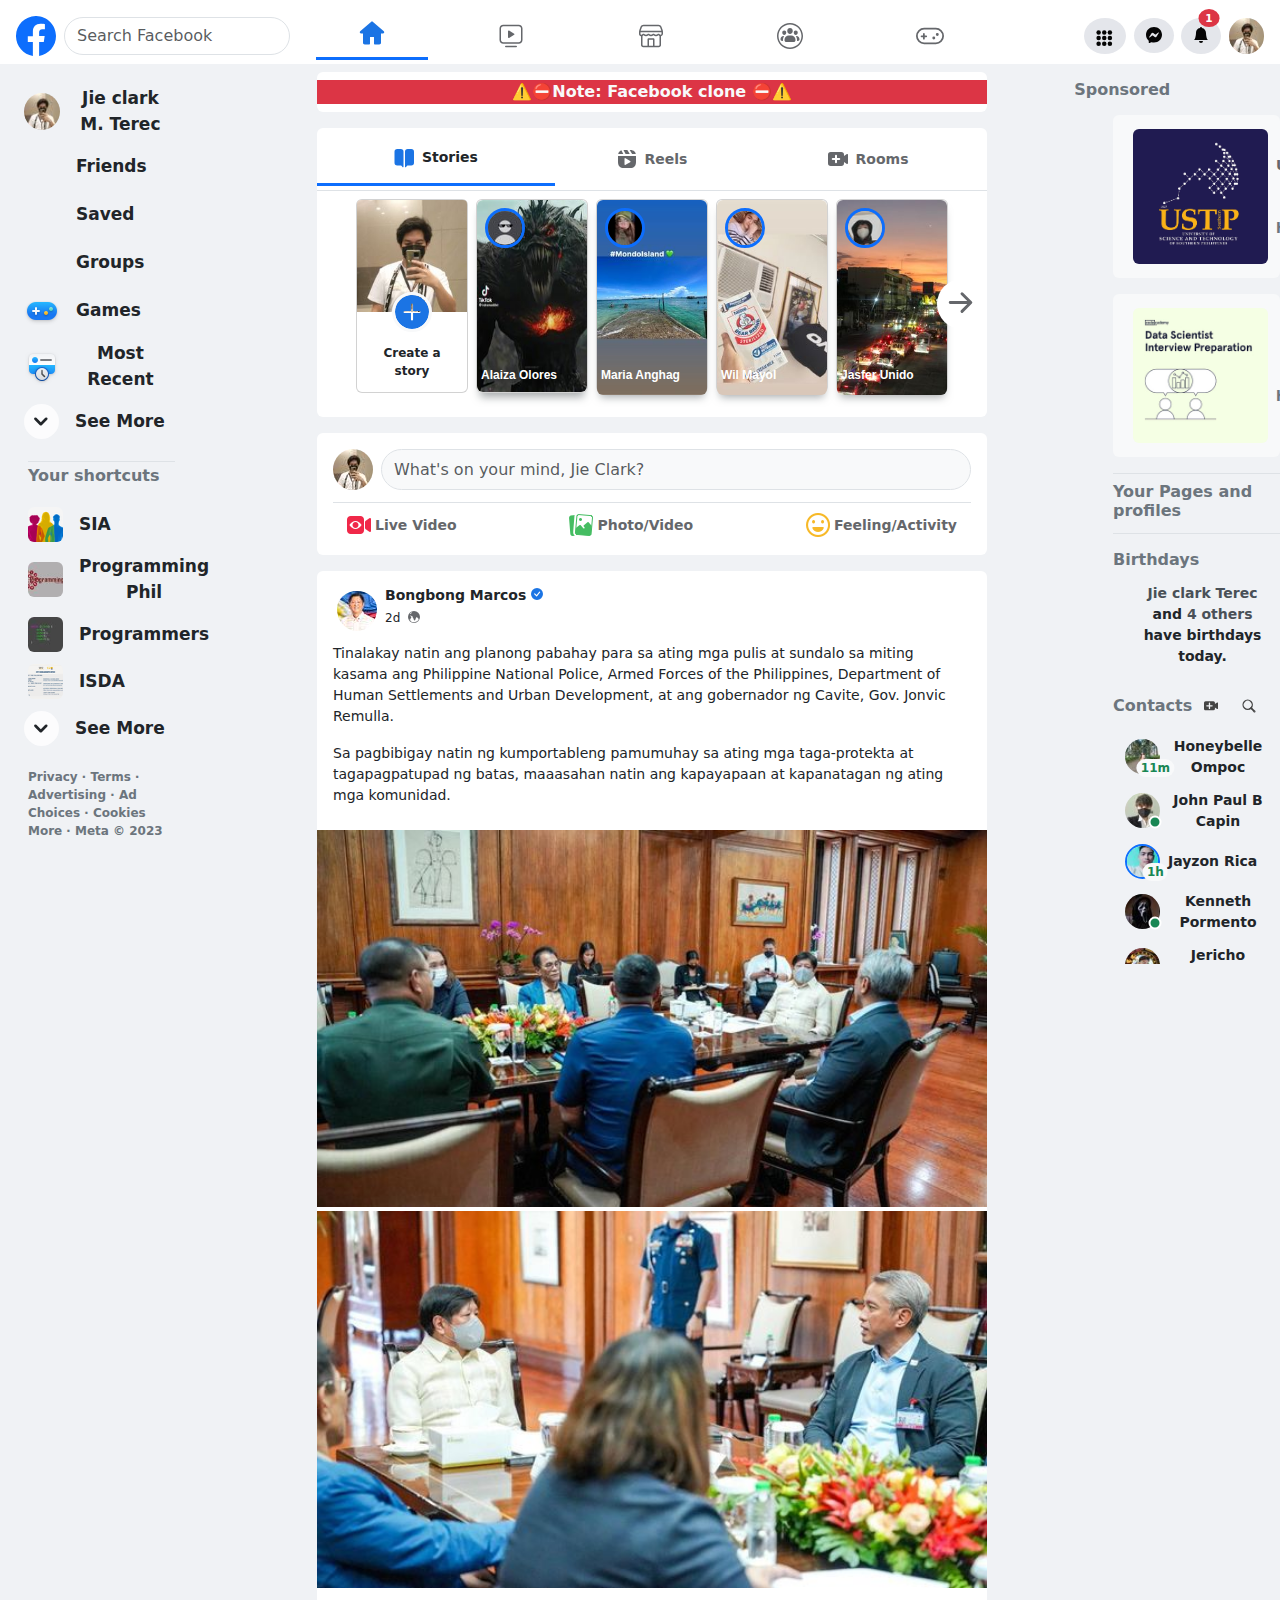
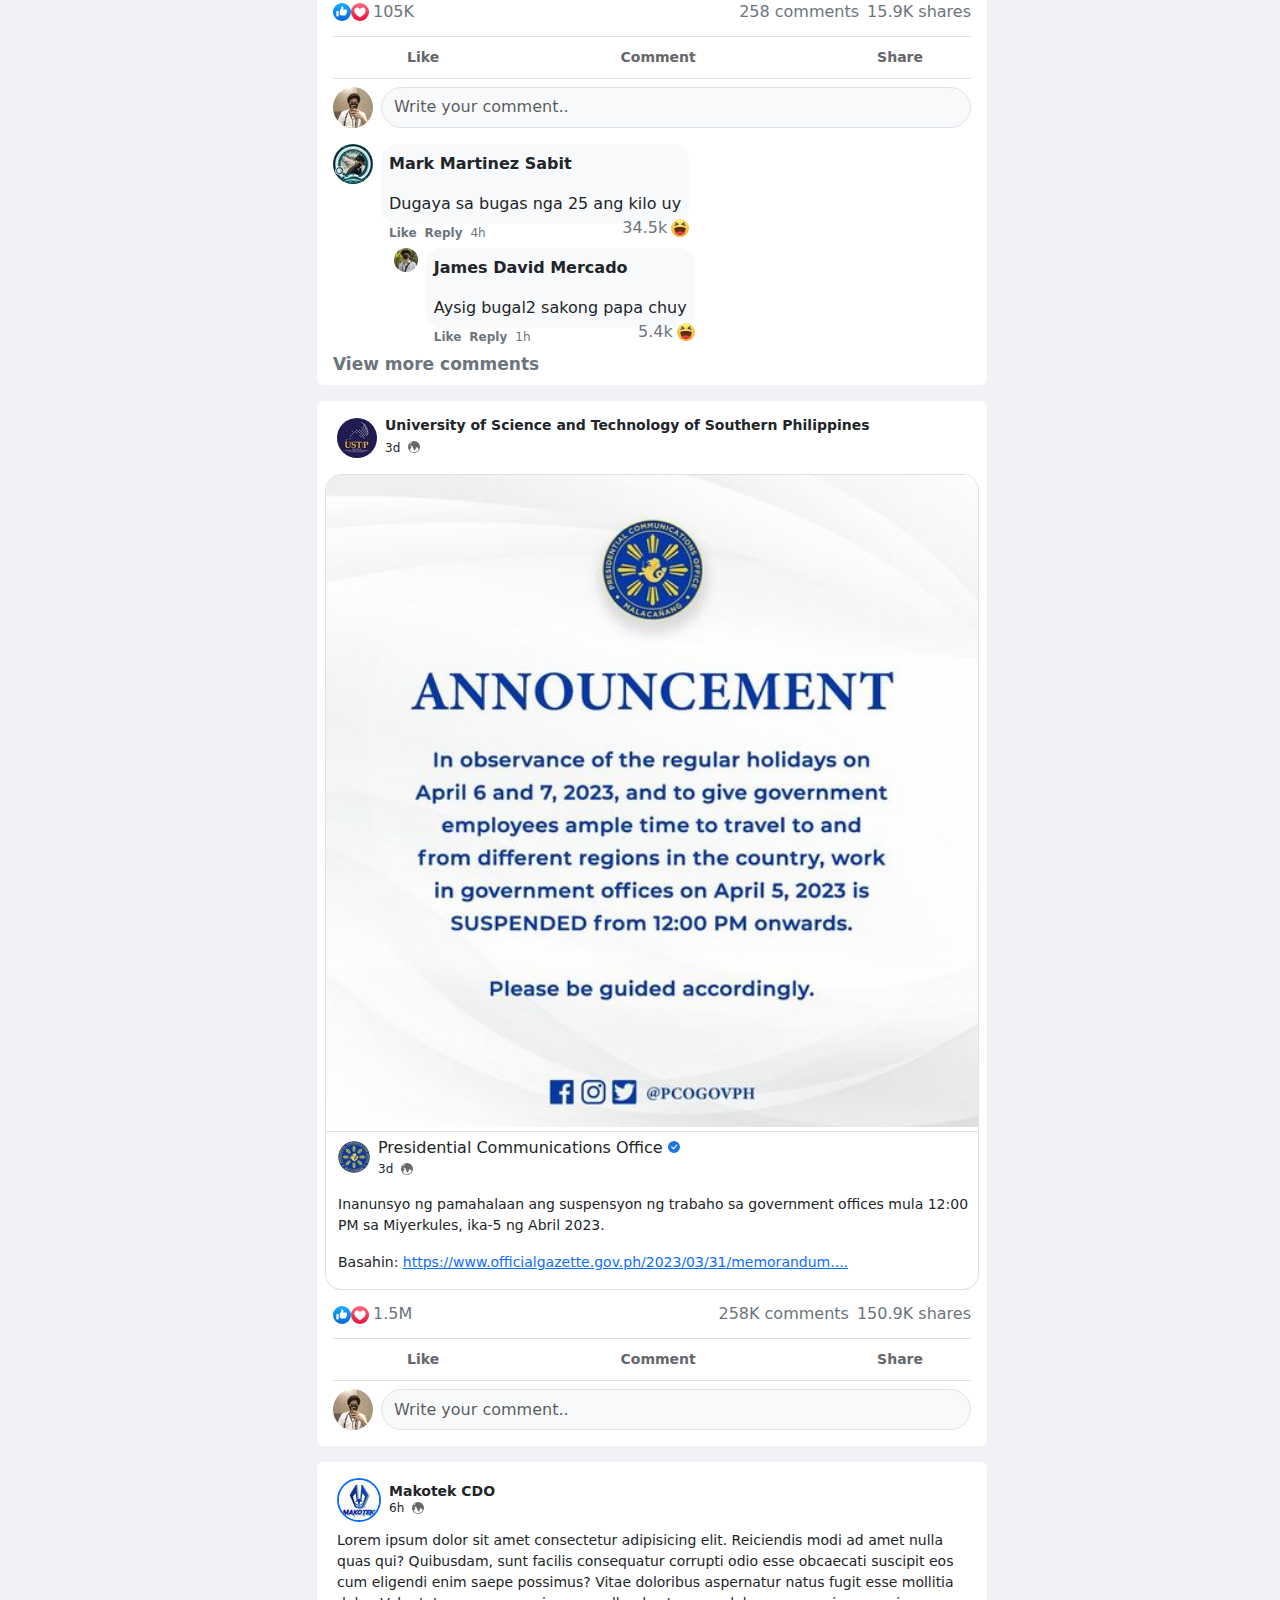
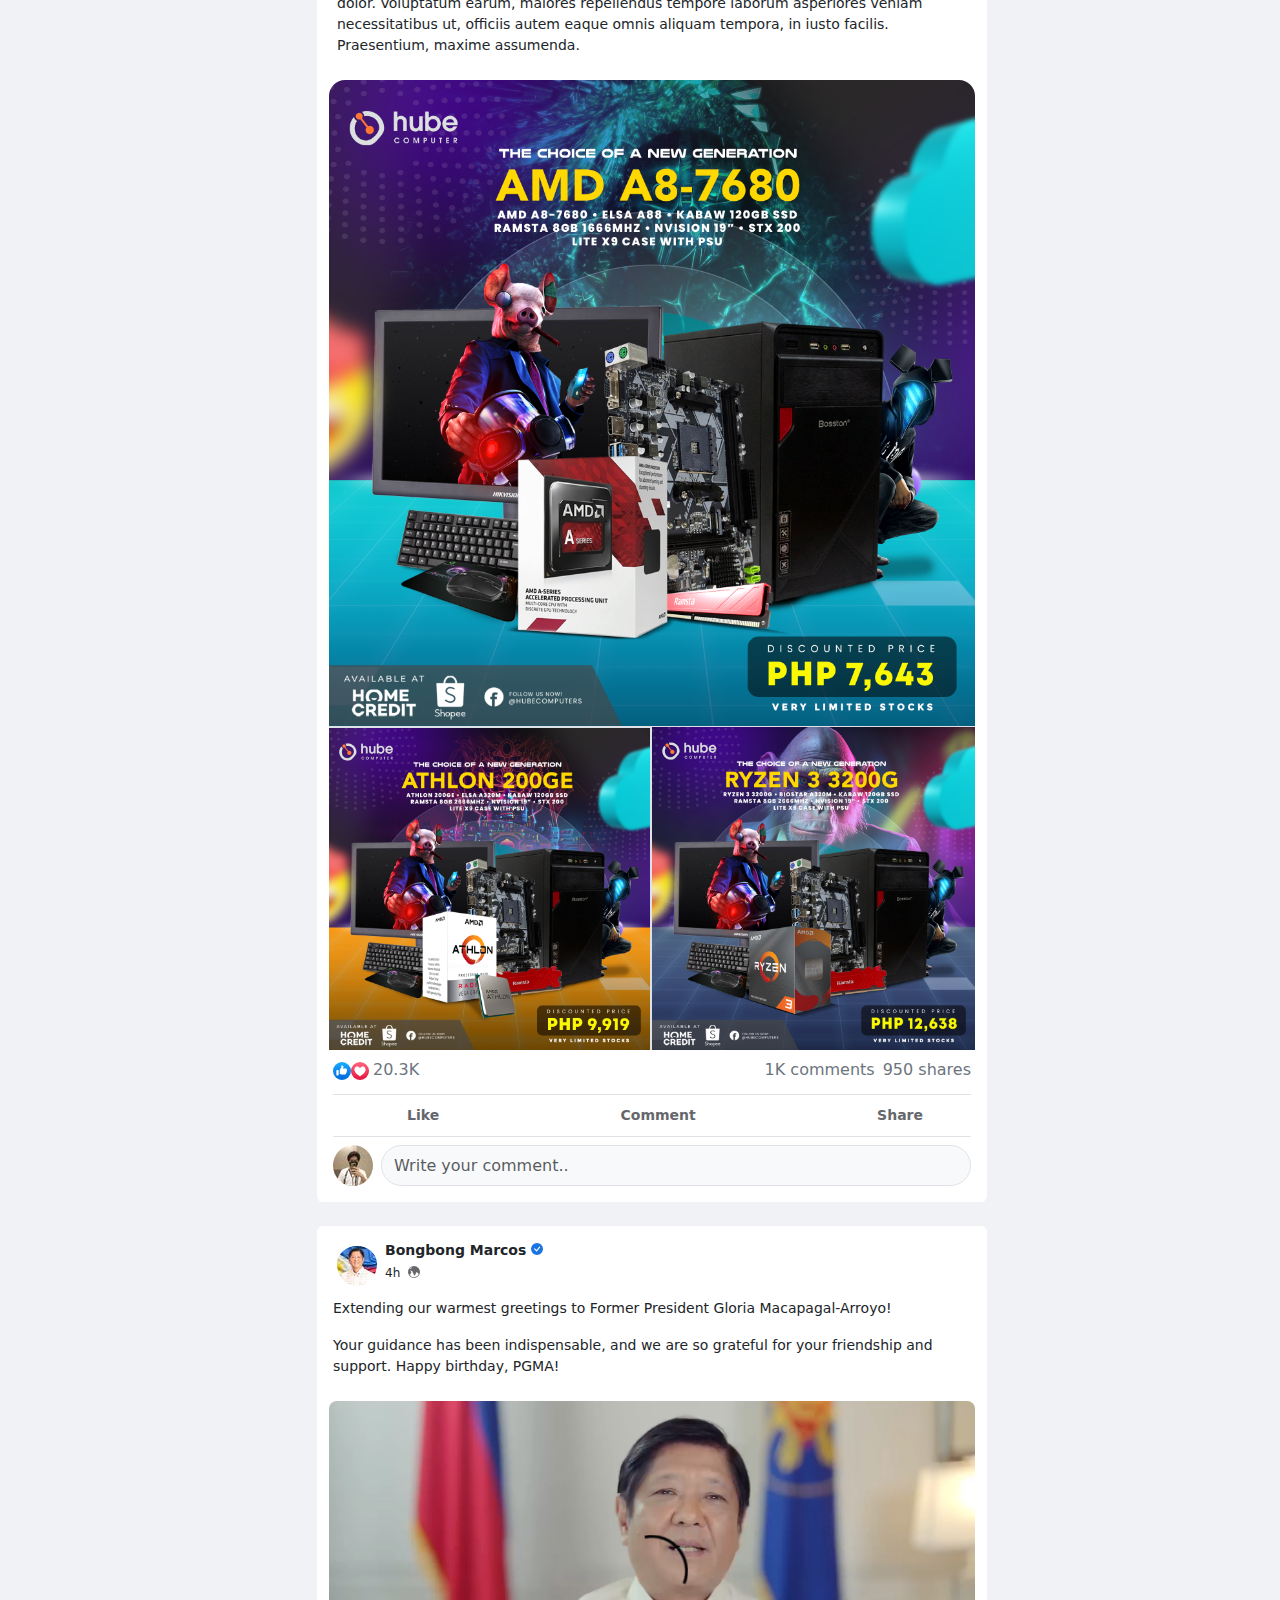
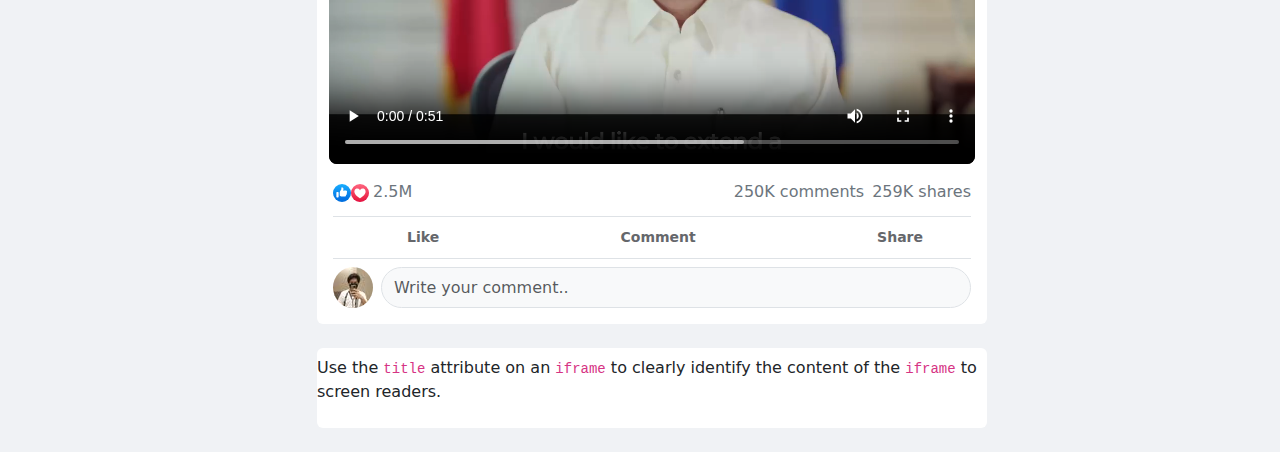
==== commit 2c9d2067: "scroll" ====
--- a/index.html
+++ b/index.html
@@ -403,7 +403,7 @@
                               </li>
                               <li class="d-flex gap-1">
                                 <p class="mb-0 fs-1 text-info fw-bold">
-                                  Salamat sa brief do 💖
+                                  Do murag nabayot nako 💖
                                 </p>
                                 <span class="text-secondary fs-1"
                                   >&sdot; 52m</span
@@ -517,7 +517,7 @@
                               </li>
                               <li class="d-flex gap-1">
                                 <p class="mb-0 fs-1 text-secondary">
-                                  Bill Gates: Money money
+                                  Bill Gates: Shut up Zuckerberg!
                                 </p>
                                 <span class="text-secondary fs-1"
                                   >&sdot; 12h</span
@@ -542,9 +542,7 @@
                                 <p class="mb-0 text-dark">Mark Zuckerberg</p>
                               </li>
                               <li class="d-flex gap-1">
-                                <p class="mb-0 fs-1 text-info fw-bold">
-                                  gwapo ko?
-                                </p>
+                                <p class="mb-0 fs-1 text-info fw-bold">Hi</p>
                                 <span class="text-secondary fs-1"
                                   >&sdot; 30m</span
                                 >
@@ -571,7 +569,7 @@
                               </li>
                               <li class="d-flex gap-1">
                                 <p class="mb-0 fs-1">
-                                  You: Kalibangon ko jayce
+                                  You: Jayce naa nakog mars
                                 </p>
                                 <span class="text-secondary fs-1"
                                   >&sdot; 5m</span
@@ -1311,7 +1309,7 @@
         </footer>
       </aside>
 
-      <section class="callout-scroll container ps-0 pe-0">
+      <section class="container ps-0 pe-0">
         <!-- MAIN HERO (STORIES, REELS, ROOMS) -->
         <div class="navbar rounded mt-2">
           <div class="bg-danger text-center w-100 text-light fw-semibold">
@@ -2459,15 +2457,15 @@
             <!-- Video -->
             <li class="ps-0">
               <!-- SHOW ON XS (HIDE ON SM - UP) -->
-              <div class="w-100">
+              <!-- <div class="w-100">
                 <video class="rounded-3 w-100 d-block d-sm-none mb-3" controls>
                   <source src="assets/videos/video1.mp4" type="video/mp4" />
                 </video>
-              </div>
+              </div> -->
 
               <!-- SHOW ON SM and UP (HIDE ON XS) -->
               <div class="w-100">
-                <video class="rounded-3 w-100 d-none d-sm-block mb-3" controls>
+                <video class="rounded-3 w-100 d-block mb-3" controls>
                   <source src="assets/videos/video1.mp4" type="video/mp4" />
                 </video>
               </div>
@@ -2645,6 +2643,14 @@
             </form>
           </div>
         </section>
+        <!-- 5th POST -->
+        <section class="navbar mt-3 rounded mb-4">
+          <p>
+            Use the <code>title</code> attribute on an <code>iframe</code> to
+            clearly identify the content of the <code>iframe</code> to screen
+            readers.
+          </p>
+        </section>
       </section>
       <!-- RIGHT SIDEBAR -->
       <aside
@@ -3515,7 +3521,7 @@
                 </div>
               </li>
               <li class="me-1 ps-2 pe-4">
-                <strong class="me-auto">Alaiza Olores</strong>
+                <strong class="me-auto">sunoy ni jordan</strong>
                 <p class="mb-0"><small>Active now</small></p>
               </li>
               <li>
@@ -3574,7 +3580,7 @@
                   class="p-3 rounded-start-4 rounded-top-4 text-light"
                   style="background-color: #0084ff"
                 >
-                  Hi crush
+                  hatdog
                 </p>
               </li>
             </ul>
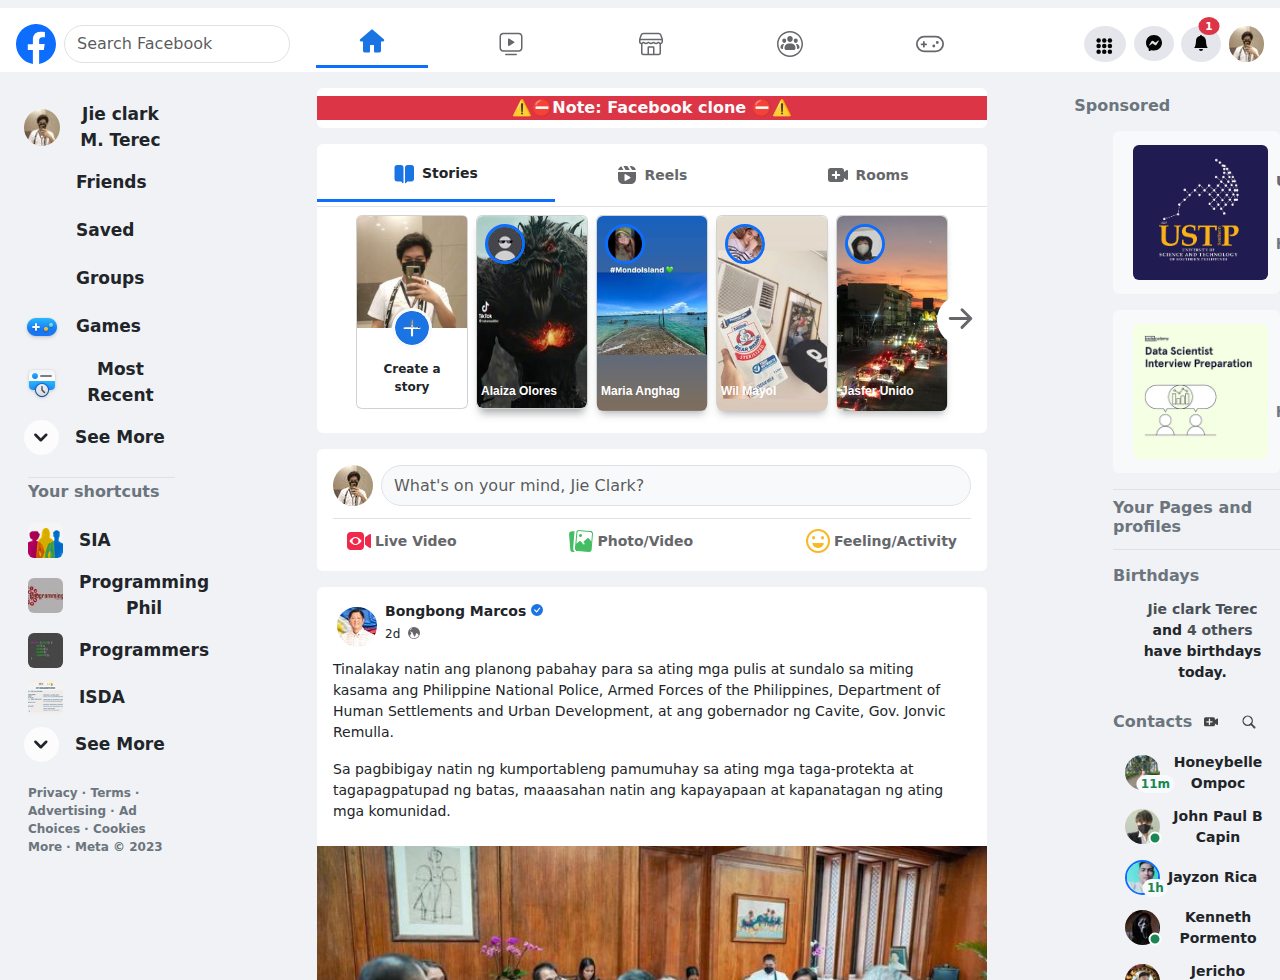
==== commit d41a3482: "fixed nav, body" ====
--- a/index.html
+++ b/index.html
@@ -7,7 +7,7 @@
 
     <title>Facebook</title>
     <!-- JQUERY -->
-    <script src="https://ajax.googleapis.com/ajax/libs/jquery/3.3.1/jquery.min.js"></script>
+    <!-- <script src="https://ajax.googleapis.com/ajax/libs/jquery/3.3.1/jquery.min.js"></script> -->
     <!-- BOOTSTRAP LIBRARY -->
     <link
       rel="stylesheet"
@@ -26,10 +26,10 @@
     <link rel="icon" href="assets/imgs/head icon/facebook icon.png" />
   </head>
   <!-- add overflow-hidden to body -->
-  <body class="position-relative">
+  <body class="position-relative overflow-y-hidden">
     <header>
       <!-- MAIN NAVIGATION -->
-      <nav class="nav navbar pb-0">
+      <nav class="nav navbar pb-0 mt-2 mb-2">
         <ul class="nav navbar flex-grow-2 d-flex">
           <!-- FACEBOOK ICON -->
           <li>
@@ -1309,7 +1309,7 @@
         </footer>
       </aside>
 
-      <section class="container ps-0 pe-0">
+      <section class="callout-scroll container ps-0 pe-0">
         <!-- MAIN HERO (STORIES, REELS, ROOMS) -->
         <div class="navbar rounded mt-2">
           <div class="bg-danger text-center w-100 text-light fw-semibold">
@@ -3521,7 +3521,7 @@
                 </div>
               </li>
               <li class="me-1 ps-2 pe-4">
-                <strong class="me-auto">sunoy ni jordan</strong>
+                <strong class="me-auto">Alaiza Olores</strong>
                 <p class="mb-0"><small>Active now</small></p>
               </li>
               <li>
@@ -3580,7 +3580,7 @@
                   class="p-3 rounded-start-4 rounded-top-4 text-light"
                   style="background-color: #0084ff"
                 >
-                  hatdog
+                  Hi crush
                 </p>
               </li>
             </ul>
@@ -3601,7 +3601,7 @@
                   class="p-2 rounded-bottom-4 rounded-end-4 mb-0 mt-2"
                   style="background-color: #f0f2f5"
                 >
-                  Hello
+                  Hello 💖
                 </p>
               </li>
             </ul>
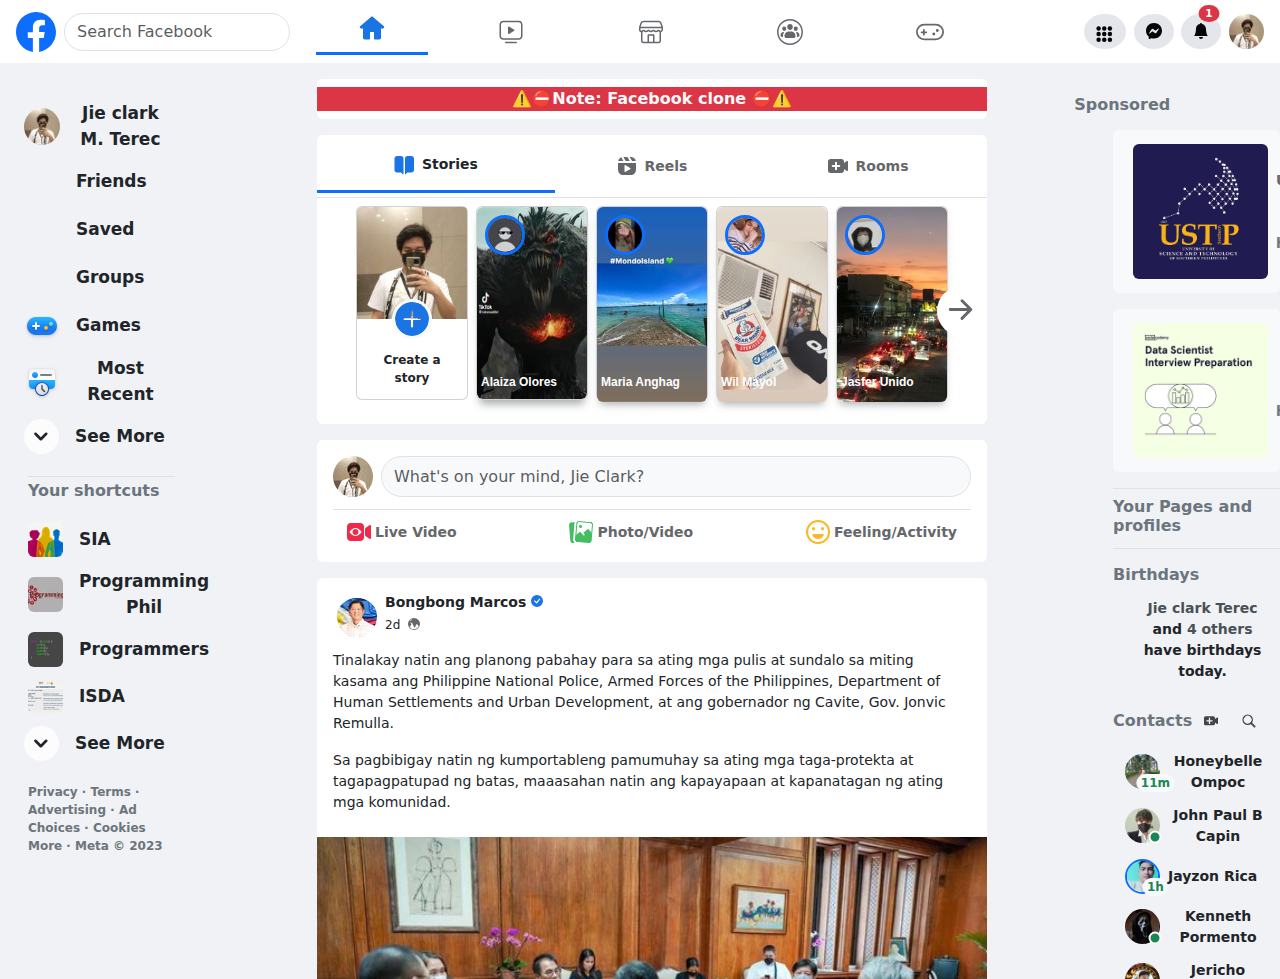
==== commit 116c99b4: "fixed nav mb, padding" ====
--- a/index.html
+++ b/index.html
@@ -7,7 +7,7 @@
 
     <title>Facebook</title>
     <!-- JQUERY -->
-    <!-- <script src="https://ajax.googleapis.com/ajax/libs/jquery/3.3.1/jquery.min.js"></script> -->
+    <script src="https://ajax.googleapis.com/ajax/libs/jquery/3.3.1/jquery.min.js"></script>
     <!-- BOOTSTRAP LIBRARY -->
     <link
       rel="stylesheet"
@@ -29,8 +29,8 @@
   <body class="position-relative overflow-y-hidden">
     <header>
       <!-- MAIN NAVIGATION -->
-      <nav class="nav navbar pb-0 mt-2 mb-2">
-        <ul class="nav navbar flex-grow-2 d-flex">
+      <nav class="nav navbar pb-0 pt-2 pb-2 mb-3">
+        <ul class="nav navbar flex-grow-2 d-flex pt-0 pb-0">
           <!-- FACEBOOK ICON -->
           <li>
             <a href="https://www.facebook.com/Jie.clark18">
@@ -1311,7 +1311,7 @@
 
       <section class="callout-scroll container ps-0 pe-0">
         <!-- MAIN HERO (STORIES, REELS, ROOMS) -->
-        <div class="navbar rounded mt-2">
+        <div class="navbar rounded">
           <div class="bg-danger text-center w-100 text-light fw-semibold">
             ⚠️⛔Note: Facebook clone ⛔⚠️
           </div>
